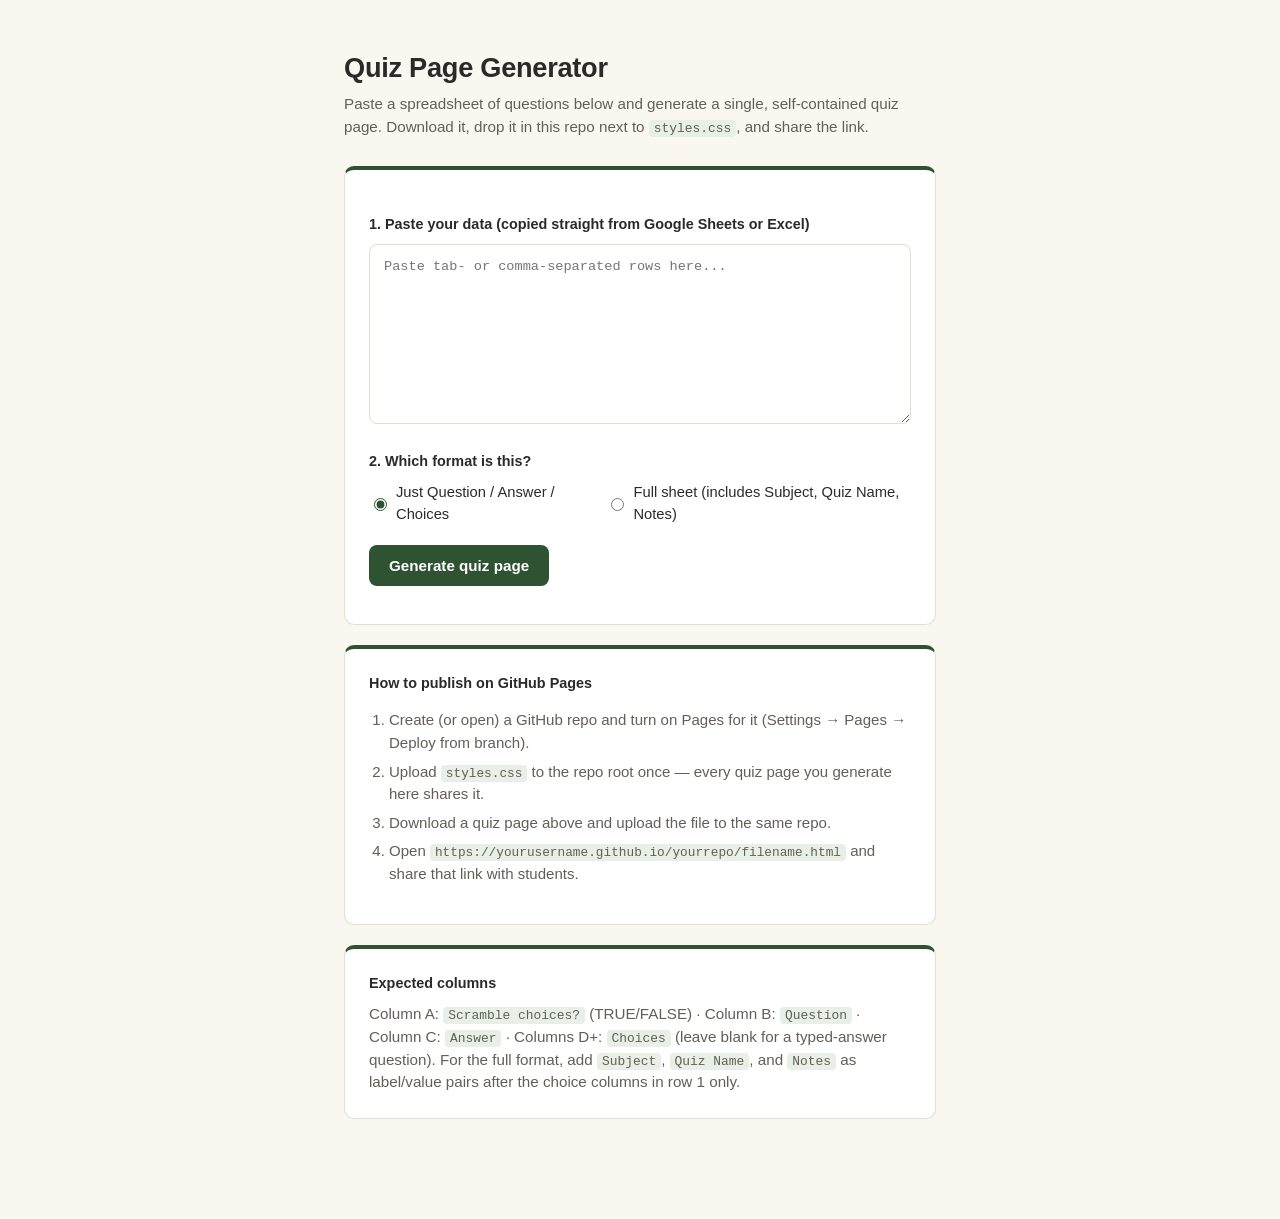
==== index.html @ 381ec758 "First commit from Claude https://claude.ai/share/19819938-7c63-401f-84e1-2ce94a795714" ====
<!DOCTYPE html>
<html lang="en">
<head>
<meta charset="UTF-8">
<meta name="viewport" content="width=device-width, initial-scale=1">
<title>Quiz Page Generator</title>
<link rel="stylesheet" href="./styles.css">
</head>
<body>
<div class="wrap">

  <h1>Quiz Page Generator</h1>
  <p class="notes">Paste a spreadsheet of questions below and generate a single, self-contained quiz page. Download it, drop it in this repo next to <code>styles.css</code>, and share the link.</p>

  <div class="card">
    <label class="field-label" for="csvInput">1. Paste your data (copied straight from Google Sheets or Excel)</label>
    <textarea id="csvInput" class="paste-in" placeholder="Paste tab- or comma-separated rows here..."></textarea>

    <label class="field-label">2. Which format is this?</label>
    <div class="radio-row">
      <label><input type="radio" name="mode" value="simple" checked> Just Question / Answer / Choices</label>
      <label><input type="radio" name="mode" value="full"> Full sheet (includes Subject, Quiz Name, Notes)</label>
    </div>

    <div class="btn-row" style="margin-top:20px;">
      <button class="btn-primary" id="generateBtn">Generate quiz page</button>
    </div>
    <p id="statusMsg" class="status-msg"></p>
  </div>

  <div class="card" id="outputCard" hidden>
    <label class="field-label" style="margin-top:0;">3. Your quiz page is ready</label>
    <p class="notes" style="margin-bottom:12px;">Suggested filename: <code id="filenameOut"></code></p>
    <div class="btn-row" style="margin-bottom:14px;">
      <button class="btn-primary" id="downloadBtn">Download HTML file</button>
      <button class="btn-secondary" id="copyBtn">Copy code</button>
      <button class="btn-secondary" id="previewBtn">Preview in new tab</button>
    </div>
    <textarea id="codeOut" class="code-out" readonly></textarea>
  </div>

  <div class="card">
    <label class="field-label" style="margin-top:0;">How to publish on GitHub Pages</label>
    <ol class="steps">
      <li>Create (or open) a GitHub repo and turn on Pages for it (Settings &rarr; Pages &rarr; Deploy from branch).</li>
      <li>Upload <code>styles.css</code> to the repo root once &mdash; every quiz page you generate here shares it.</li>
      <li>Download a quiz page above and upload the file to the same repo.</li>
      <li>Open <code>https://yourusername.github.io/yourrepo/filename.html</code> and share that link with students.</li>
    </ol>
  </div>

  <div class="card">
    <label class="field-label" style="margin-top:0;">Expected columns</label>
    <p class="notes" style="margin-bottom:0;">
      Column A: <code>Scramble choices?</code> (TRUE/FALSE) &middot;
      Column B: <code>Question</code> &middot;
      Column C: <code>Answer</code> &middot;
      Columns D+: <code>Choices</code> (leave blank for a typed-answer question).
      For the full format, add <code>Subject</code>, <code>Quiz Name</code>, and <code>Notes</code> as label/value pairs after the choice columns in row 1 only.
    </p>
  </div>

</div>

<script>
function detectDelimiter(text) {
  var firstLine = text.split(/\r?\n/)[0] || '';
  return firstLine.indexOf('\t') !== -1 ? '\t' : ',';
}

function parseSheet(raw, mode) {
  var delim = detectDelimiter(raw);
  var lines = raw.replace(/\r/g, '').split('\n').filter(function(l) { return l.trim() !== ''; });
  if (!lines.length) throw new Error('Paste some data first.');
  var rows = lines.map(function(l) { return l.split(delim); });
  var header = rows[0];

  var meta = { subject: '', quizName: 'Untitled Quiz', notes: '' };
  if (mode === 'full') {
    for (var i = 4; i < header.length; i += 2) {
      var label = (header[i] || '').trim().toLowerCase();
      var value = (header[i + 1] || '').trim();
      if (!label) continue;
      if (label.indexOf('subject') !== -1) meta.subject = value;
      else if (label.indexOf('quiz name') !== -1) meta.quizName = value || meta.quizName;
      else if (label.indexOf('note') !== -1) meta.notes = value;
    }
  }

  var dataRows = rows.slice(1);
  var questions = dataRows.map(function(r) {
    var scramble = (r[0] || '').trim().toUpperCase() === 'TRUE';
    var question = (r[1] || '').trim();
    var answer = (r[2] || '').trim();
    var choices = r.slice(3).map(function(c) { return (c || '').trim(); }).filter(function(c) { return c !== ''; });
    return { scramble: scramble, question: question, answer: answer, choices: choices };
  }).filter(function(q) { return q.question && q.answer; });

  if (!questions.length) throw new Error('No valid rows found. Check that Question and Answer columns are filled in.');
  return { meta: meta, questions: questions };
}

function slugify(s) {
  return (s || 'quiz').toLowerCase().replace(/[^a-z0-9]+/g, '-').replace(/(^-|-$)/g, '') || 'quiz';
}

function escForScript(jsonStr) {
  return jsonStr.replace(/<\/script/gi, '<\\/script');
}

function buildQuizHTML(meta, questions) {
  var slug = slugify(meta.quizName);
  var metaJson = escForScript(JSON.stringify({ slug: slug, quizName: meta.quizName, subject: meta.subject, notes: meta.notes }));
  var dataJson = escForScript(JSON.stringify(questions));

  var lines = [];
  lines.push('<!DOCTYPE html>');
  lines.push('<html lang="en">');
  lines.push('<head>');
  lines.push('<meta charset="UTF-8">');
  lines.push('<meta name="viewport" content="width=device-width, initial-scale=1">');
  lines.push('<title>' + (meta.quizName || 'Quiz') + '</title>');
  lines.push('<link rel="stylesheet" href="./styles.css">');
  lines.push('</head>');
  lines.push('<body>');
  lines.push('<div class="wrap">');
  lines.push('<h1>' + (meta.quizName || 'Quiz') + '</h1>');
  if (meta.subject) lines.push('<p class="subject">' + meta.subject + '</p>');
  if (meta.notes) lines.push('<p class="notes">' + meta.notes + '</p>');
  lines.push('<div class="toprow">');
  lines.push('<label class="toggle"><input type="checkbox" id="scrambleQuestions"> Scramble question order</label>');
  lines.push('</div>');
  lines.push('<div class="card" id="quizCard">');
  lines.push('<form id="quizForm"></form>');
  lines.push('<div class="btn-row"><button class="btn-primary" id="submitBtn">Submit</button></div>');
  lines.push('</div>');
  lines.push('<div class="card timer-panel" id="timerPanel" hidden>');
  lines.push('<p>Calculating your results in</p>');
  lines.push('<p class="timer-count" id="countdown">2:00</p>');
  lines.push('</div>');
  lines.push('<div class="card" id="resultsPanel" hidden>');
  lines.push('<p class="score-line" id="scoreLine"></p>');
  lines.push('<div class="btn-row">');
  lines.push('<button class="btn-primary" id="tryAgainBtn">Try again</button>');
  lines.push('<button class="btn-quiet" id="clearHistoryBtn">Clear history</button>');
  lines.push('</div>');
  lines.push('<div id="historyWrap" style="margin-top:16px;"></div>');
  lines.push('</div>');
  lines.push('</div>');
  lines.push('<script>');
  lines.push('var QUIZ_META = ' + metaJson + ';');
  lines.push('var QUIZ_DATA = ' + dataJson + ';');
  lines.push('var state = { order: [], submitted: false };');
  lines.push('function shuffle(arr){var a=arr.slice();for(var i=a.length-1;i>0;i--){var j=Math.floor(Math.random()*(i+1));var t=a[i];a[i]=a[j];a[j]=t;}return a;}');
  lines.push('function buildOrder(){var idx=QUIZ_DATA.map(function(q,i){return i;});var on=document.getElementById("scrambleQuestions").checked;return on?shuffle(idx):idx;}');
  lines.push('function render(){state.order=buildOrder();var form=document.getElementById("quizForm");form.innerHTML="";state.order.forEach(function(qi,n){var q=QUIZ_DATA[qi];var block=document.createElement("div");block.className="question";block.dataset.qi=qi;var qt=document.createElement("p");qt.className="qtext";qt.textContent=(n+1)+". "+q.question;block.appendChild(qt);if(q.choices&&q.choices.length){var list=document.createElement("div");list.className="choice-list";var choices=q.scramble?shuffle(q.choices):q.choices.slice();choices.forEach(function(c){var label=document.createElement("label");label.className="choice";var input=document.createElement("input");input.type="radio";input.name="q"+qi;input.value=c;label.appendChild(input);var span=document.createElement("span");span.textContent=c;label.appendChild(span);list.appendChild(label);});block.appendChild(list);}else{var inp=document.createElement("input");inp.type="text";inp.className="text-input";inp.name="q"+qi;inp.placeholder="Type your answer";block.appendChild(inp);}form.appendChild(block);});}');
  lines.push('function grade(){var correct=0;state.order.forEach(function(qi){var q=QUIZ_DATA[qi];var block=document.querySelector(\'.question[data-qi="\'+qi+\'"]\');var isRight=false;if(q.choices&&q.choices.length){var checked=block.querySelector(\'input[type="radio"]:checked\');var val=checked?checked.value:"";isRight=val.trim().toLowerCase()===q.answer.trim().toLowerCase();block.querySelectorAll(".choice").forEach(function(lbl){var inp=lbl.querySelector("input");inp.disabled=true;if(inp.value.trim().toLowerCase()===q.answer.trim().toLowerCase()){lbl.classList.add("correct");}else if(inp.checked){lbl.classList.add("wrong");}});}else{var field=block.querySelector(".text-input");var v=field.value||"";isRight=v.trim().toLowerCase()===q.answer.trim().toLowerCase();field.disabled=true;field.classList.add(isRight?"correct":"wrong");var note=document.createElement("p");note.className="answer-note";note.textContent="Correct answer: "+q.answer;field.insertAdjacentElement("afterend",note);}if(isRight)correct++;});return{correct:correct,total:state.order.length};}');
  lines.push('function fmtTime(s){var m=Math.floor(s/60);var sec=s%60;return m+":"+(sec<10?"0":"")+sec;}');
  lines.push('function startTimerThenReveal(result){var timerPanel=document.getElementById("timerPanel");timerPanel.hidden=false;var seconds=120;var countEl=document.getElementById("countdown");countEl.textContent=fmtTime(seconds);var iv=setInterval(function(){seconds--;countEl.textContent=fmtTime(seconds);if(seconds<=0){clearInterval(iv);timerPanel.hidden=true;reveal(result);}},1000);}');
  lines.push('function historyKey(){return "quizHistory_"+QUIZ_META.slug;}');
  lines.push('function loadHistory(){try{return JSON.parse(localStorage.getItem(historyKey())||"[]");}catch(e){return [];}}');
  lines.push('function saveAttempt(result){var hist=loadHistory();hist.push({date:new Date().toLocaleString(),score:result.correct,total:result.total});localStorage.setItem(historyKey(),JSON.stringify(hist));return hist;}');
  lines.push('function renderHistory(hist){var wrap=document.getElementById("historyWrap");if(!hist.length){wrap.innerHTML=\'<p class="answer-note">No previous attempts yet.</p>\';return;}var rows=hist.slice().reverse().map(function(h){return "<tr><td>"+h.date+"</td><td>"+h.score+" / "+h.total+"</td></tr>";}).join("");wrap.innerHTML=\'<table class="history"><thead><tr><th>When</th><th>Score</th></tr></thead><tbody>\'+rows+"</tbody></table>";}');
  lines.push('function reveal(result){var hist=saveAttempt(result);var panel=document.getElementById("resultsPanel");panel.hidden=false;var pct=Math.round((result.correct/result.total)*100);var line=document.getElementById("scoreLine");line.textContent="Score: "+result.correct+" / "+result.total+" ("+pct+"%)";line.className="score-line "+(pct>=70?"pass":"fail");renderHistory(hist);}');
  lines.push('document.getElementById("submitBtn").addEventListener("click",function(e){e.preventDefault();if(state.submitted)return;state.submitted=true;document.getElementById("submitBtn").disabled=true;var result=grade();startTimerThenReveal(result);});');
  lines.push('document.getElementById("tryAgainBtn").addEventListener("click",function(){state.submitted=false;document.getElementById("submitBtn").disabled=false;document.getElementById("resultsPanel").hidden=true;render();});');
  lines.push('document.getElementById("clearHistoryBtn").addEventListener("click",function(){if(confirm("Clear all saved history for this quiz? This cannot be undone.")){localStorage.removeItem(historyKey());renderHistory([]);}});');
  lines.push('render();renderHistory(loadHistory());');
  lines.push('<' + '/script>');
  lines.push('</body>');
  lines.push('</html>');
  return { html: lines.join('\n'), filename: slug + '.html' };
}

var lastResult = null;

document.getElementById('generateBtn').addEventListener('click', function() {
  var statusEl = document.getElementById('statusMsg');
  statusEl.textContent = '';
  statusEl.className = 'status-msg';
  try {
    var raw = document.getElementById('csvInput').value;
    var mode = document.querySelector('input[name="mode"]:checked').value;
    var parsed = parseSheet(raw, mode);
    lastResult = buildQuizHTML(parsed.meta, parsed.questions);
    document.getElementById('codeOut').value = lastResult.html;
    document.getElementById('filenameOut').textContent = lastResult.filename;
    document.getElementById('outputCard').hidden = false;
    statusEl.textContent = 'Generated ' + parsed.questions.length + ' question(s).';
    statusEl.classList.add('ok');
  } catch (err) {
    statusEl.textContent = err.message;
    statusEl.classList.add('error');
    document.getElementById('outputCard').hidden = true;
  }
});

document.getElementById('downloadBtn').addEventListener('click', function() {
  if (!lastResult) return;
  var blob = new Blob([lastResult.html], { type: 'text/html' });
  var url = URL.createObjectURL(blob);
  var a = document.createElement('a');
  a.href = url;
  a.download = lastResult.filename;
  document.body.appendChild(a);
  a.click();
  document.body.removeChild(a);
  URL.revokeObjectURL(url);
});

document.getElementById('copyBtn').addEventListener('click', function() {
  if (!lastResult) return;
  navigator.clipboard.writeText(lastResult.html).then(function() {
    var statusEl = document.getElementById('statusMsg');
    statusEl.textContent = 'Code copied to clipboard.';
    statusEl.className = 'status-msg ok';
  });
});

document.getElementById('previewBtn').addEventListener('click', function() {
  if (!lastResult) return;
  var blob = new Blob([lastResult.html], { type: 'text/html' });
  var url = URL.createObjectURL(blob);
  window.open(url, '_blank');
});
</script>
</body>
</html>
---- styles.css ----
/* Shared styles — upload this once to your repo root.
   Every generated quiz page links to "./styles.css" so they all match,
   and you can restyle every quiz at once by editing this file. */

:root {
  --paper: #faf7f0;
  --card: #ffffff;
  --ink: #2b2a28;
  --ink-soft: #635f57;
  --line: #e4ddd0;
  --accent: #2f5233;
  --accent-soft: #e7efe6;
  --chalk: #c98a2c;
  --correct: #3c6e47;
  --correct-bg: #e9f3ea;
  --wrong: #a8433f;
  --wrong-bg: #f7e9e8;
  --radius: 10px;
  --font: -apple-system, BlinkMacSystemFont, "Segoe UI", Roboto, Helvetica, Arial, sans-serif;
  --mono: "SFMono-Regular", Consolas, "Liberation Mono", Menlo, monospace;
}

* { box-sizing: border-box; }

body {
  margin: 0;
  font-family: var(--font);
  background: var(--paper);
  color: var(--ink);
  line-height: 1.5;
  -webkit-font-smoothing: antialiased;
}

.wrap {
  max-width: 640px;
  margin: 0 auto;
  padding: 48px 24px 80px;
}

h1 {
  font-size: 1.7rem;
  margin: 0 0 4px;
  letter-spacing: -0.01em;
}

.subject {
  color: var(--accent);
  font-weight: 600;
  margin: 0 0 2px;
}

.notes {
  color: var(--ink-soft);
  font-size: 0.95rem;
  margin: 0 0 28px;
}

.card {
  background: var(--card);
  border: 1px solid var(--line);
  border-top: 4px solid var(--accent);
  border-radius: var(--radius);
  padding: 24px;
  margin-bottom: 20px;
}

.toprow {
  display: flex;
  align-items: center;
  justify-content: space-between;
  gap: 12px;
  margin-bottom: 20px;
}

.toggle {
  display: inline-flex;
  align-items: center;
  gap: 8px;
  font-size: 0.92rem;
  color: var(--ink-soft);
  cursor: pointer;
  user-select: none;
}

.toggle input { width: 16px; height: 16px; accent-color: var(--accent); }

.question {
  padding: 18px 0;
  border-bottom: 1px solid var(--line);
}
.question:last-child { border-bottom: none; }

.qtext {
  font-weight: 600;
  margin: 0 0 12px;
}

.choice-list { display: flex; flex-direction: column; gap: 8px; }

.choice {
  display: flex;
  align-items: center;
  gap: 10px;
  padding: 10px 12px;
  border: 1px solid var(--line);
  border-radius: 8px;
  cursor: pointer;
  font-size: 0.96rem;
}
.choice:hover { border-color: var(--accent); }
.choice input { accent-color: var(--accent); }

.choice.correct { border-color: var(--correct); background: var(--correct-bg); }
.choice.wrong { border-color: var(--wrong); background: var(--wrong-bg); }

.text-input {
  width: 100%;
  padding: 10px 12px;
  border: 1px solid var(--line);
  border-radius: 8px;
  font-size: 0.96rem;
  font-family: var(--font);
}
.text-input.correct { border-color: var(--correct); background: var(--correct-bg); }
.text-input.wrong { border-color: var(--wrong); background: var(--wrong-bg); }

.answer-note {
  font-size: 0.85rem;
  color: var(--ink-soft);
  margin-top: 6px;
}

button {
  font-family: var(--font);
  font-size: 0.95rem;
  font-weight: 600;
  border: none;
  border-radius: 8px;
  padding: 12px 20px;
  cursor: pointer;
}

.btn-primary { background: var(--accent); color: #fff; }
.btn-primary:hover { background: #244228; }
.btn-primary:disabled { background: #a9b8ab; cursor: not-allowed; }

.btn-secondary { background: var(--accent-soft); color: var(--accent); }
.btn-secondary:hover { background: #d9e6d8; }

.btn-quiet {
  background: none;
  color: var(--ink-soft);
  text-decoration: underline;
  padding: 6px 0;
  font-weight: 500;
}

.btn-row { display: flex; gap: 12px; flex-wrap: wrap; margin-top: 8px; }

.timer-panel { text-align: center; padding: 40px 0; }
.timer-count {
  font-family: var(--mono);
  font-size: 2.4rem;
  color: var(--accent);
  margin: 12px 0 4px;
}

.score-line { font-size: 1.3rem; font-weight: 700; margin: 0 0 4px; }
.score-line.pass { color: var(--correct); }
.score-line.fail { color: var(--wrong); }

table.history { width: 100%; border-collapse: collapse; margin-top: 12px; font-size: 0.9rem; }
table.history th, table.history td {
  text-align: left;
  padding: 8px 6px;
  border-bottom: 1px solid var(--line);
  color: var(--ink-soft);
}
table.history th { font-weight: 600; color: var(--ink); }

textarea.code-out {
  width: 100%;
  min-height: 260px;
  font-family: var(--mono);
  font-size: 0.8rem;
  padding: 14px;
  border: 1px solid var(--line);
  border-radius: 8px;
  background: #fbfaf6;
  white-space: pre;
}

textarea.paste-in {
  width: 100%;
  min-height: 180px;
  font-family: var(--mono);
  font-size: 0.85rem;
  padding: 14px;
  border: 1px solid var(--line);
  border-radius: 8px;
}

.field-label {
  display: block;
  font-weight: 600;
  font-size: 0.9rem;
  margin: 20px 0 8px;
}

.radio-row { display: flex; gap: 20px; }
.radio-row label { display: flex; align-items: center; gap: 6px; font-size: 0.92rem; cursor: pointer; }
.radio-row input { accent-color: var(--accent); }

.status-msg { font-size: 0.88rem; margin-top: 10px; }
.status-msg.error { color: var(--wrong); }
.status-msg.ok { color: var(--correct); }

.steps { padding-left: 20px; color: var(--ink-soft); font-size: 0.94rem; }
.steps li { margin-bottom: 6px; }

code {
  background: var(--accent-soft);
  padding: 1px 5px;
  border-radius: 4px;
  font-family: var(--mono);
  font-size: 0.85em;
}

@media (prefers-reduced-motion: no-preference) {
  .card { transition: border-color 0.15s ease; }
}
---- styles.css ----
/* Shared styles — upload this once to your repo root.
   Every generated quiz page links to "./styles.css" so they all match,
   and you can restyle every quiz at once by editing this file. */

:root {
  --paper: #faf7f0;
  --card: #ffffff;
  --ink: #2b2a28;
  --ink-soft: #635f57;
  --line: #e4ddd0;
  --accent: #2f5233;
  --accent-soft: #e7efe6;
  --chalk: #c98a2c;
  --correct: #3c6e47;
  --correct-bg: #e9f3ea;
  --wrong: #a8433f;
  --wrong-bg: #f7e9e8;
  --radius: 10px;
  --font: -apple-system, BlinkMacSystemFont, "Segoe UI", Roboto, Helvetica, Arial, sans-serif;
  --mono: "SFMono-Regular", Consolas, "Liberation Mono", Menlo, monospace;
}

* { box-sizing: border-box; }

body {
  margin: 0;
  font-family: var(--font);
  background: var(--paper);
  color: var(--ink);
  line-height: 1.5;
  -webkit-font-smoothing: antialiased;
}

.wrap {
  max-width: 640px;
  margin: 0 auto;
  padding: 48px 24px 80px;
}

h1 {
  font-size: 1.7rem;
  margin: 0 0 4px;
  letter-spacing: -0.01em;
}

.subject {
  color: var(--accent);
  font-weight: 600;
  margin: 0 0 2px;
}

.notes {
  color: var(--ink-soft);
  font-size: 0.95rem;
  margin: 0 0 28px;
}

.card {
  background: var(--card);
  border: 1px solid var(--line);
  border-top: 4px solid var(--accent);
  border-radius: var(--radius);
  padding: 24px;
  margin-bottom: 20px;
}

.toprow {
  display: flex;
  align-items: center;
  justify-content: space-between;
  gap: 12px;
  margin-bottom: 20px;
}

.toggle {
  display: inline-flex;
  align-items: center;
  gap: 8px;
  font-size: 0.92rem;
  color: var(--ink-soft);
  cursor: pointer;
  user-select: none;
}

.toggle input { width: 16px; height: 16px; accent-color: var(--accent); }

.question {
  padding: 18px 0;
  border-bottom: 1px solid var(--line);
}
.question:last-child { border-bottom: none; }

.qtext {
  font-weight: 600;
  margin: 0 0 12px;
}

.choice-list { display: flex; flex-direction: column; gap: 8px; }

.choice {
  display: flex;
  align-items: center;
  gap: 10px;
  padding: 10px 12px;
  border: 1px solid var(--line);
  border-radius: 8px;
  cursor: pointer;
  font-size: 0.96rem;
}
.choice:hover { border-color: var(--accent); }
.choice input { accent-color: var(--accent); }

.choice.correct { border-color: var(--correct); background: var(--correct-bg); }
.choice.wrong { border-color: var(--wrong); background: var(--wrong-bg); }

.text-input {
  width: 100%;
  padding: 10px 12px;
  border: 1px solid var(--line);
  border-radius: 8px;
  font-size: 0.96rem;
  font-family: var(--font);
}
.text-input.correct { border-color: var(--correct); background: var(--correct-bg); }
.text-input.wrong { border-color: var(--wrong); background: var(--wrong-bg); }

.answer-note {
  font-size: 0.85rem;
  color: var(--ink-soft);
  margin-top: 6px;
}

button {
  font-family: var(--font);
  font-size: 0.95rem;
  font-weight: 600;
  border: none;
  border-radius: 8px;
  padding: 12px 20px;
  cursor: pointer;
}

.btn-primary { background: var(--accent); color: #fff; }
.btn-primary:hover { background: #244228; }
.btn-primary:disabled { background: #a9b8ab; cursor: not-allowed; }

.btn-secondary { background: var(--accent-soft); color: var(--accent); }
.btn-secondary:hover { background: #d9e6d8; }

.btn-quiet {
  background: none;
  color: var(--ink-soft);
  text-decoration: underline;
  padding: 6px 0;
  font-weight: 500;
}

.btn-row { display: flex; gap: 12px; flex-wrap: wrap; margin-top: 8px; }

.timer-panel { text-align: center; padding: 40px 0; }
.timer-count {
  font-family: var(--mono);
  font-size: 2.4rem;
  color: var(--accent);
  margin: 12px 0 4px;
}

.score-line { font-size: 1.3rem; font-weight: 700; margin: 0 0 4px; }
.score-line.pass { color: var(--correct); }
.score-line.fail { color: var(--wrong); }

table.history { width: 100%; border-collapse: collapse; margin-top: 12px; font-size: 0.9rem; }
table.history th, table.history td {
  text-align: left;
  padding: 8px 6px;
  border-bottom: 1px solid var(--line);
  color: var(--ink-soft);
}
table.history th { font-weight: 600; color: var(--ink); }

textarea.code-out {
  width: 100%;
  min-height: 260px;
  font-family: var(--mono);
  font-size: 0.8rem;
  padding: 14px;
  border: 1px solid var(--line);
  border-radius: 8px;
  background: #fbfaf6;
  white-space: pre;
}

textarea.paste-in {
  width: 100%;
  min-height: 180px;
  font-family: var(--mono);
  font-size: 0.85rem;
  padding: 14px;
  border: 1px solid var(--line);
  border-radius: 8px;
}

.field-label {
  display: block;
  font-weight: 600;
  font-size: 0.9rem;
  margin: 20px 0 8px;
}

.radio-row { display: flex; gap: 20px; }
.radio-row label { display: flex; align-items: center; gap: 6px; font-size: 0.92rem; cursor: pointer; }
.radio-row input { accent-color: var(--accent); }

.status-msg { font-size: 0.88rem; margin-top: 10px; }
.status-msg.error { color: var(--wrong); }
.status-msg.ok { color: var(--correct); }

.steps { padding-left: 20px; color: var(--ink-soft); font-size: 0.94rem; }
.steps li { margin-bottom: 6px; }

code {
  background: var(--accent-soft);
  padding: 1px 5px;
  border-radius: 4px;
  font-family: var(--mono);
  font-size: 0.85em;
}

@media (prefers-reduced-motion: no-preference) {
  .card { transition: border-color 0.15s ease; }
}
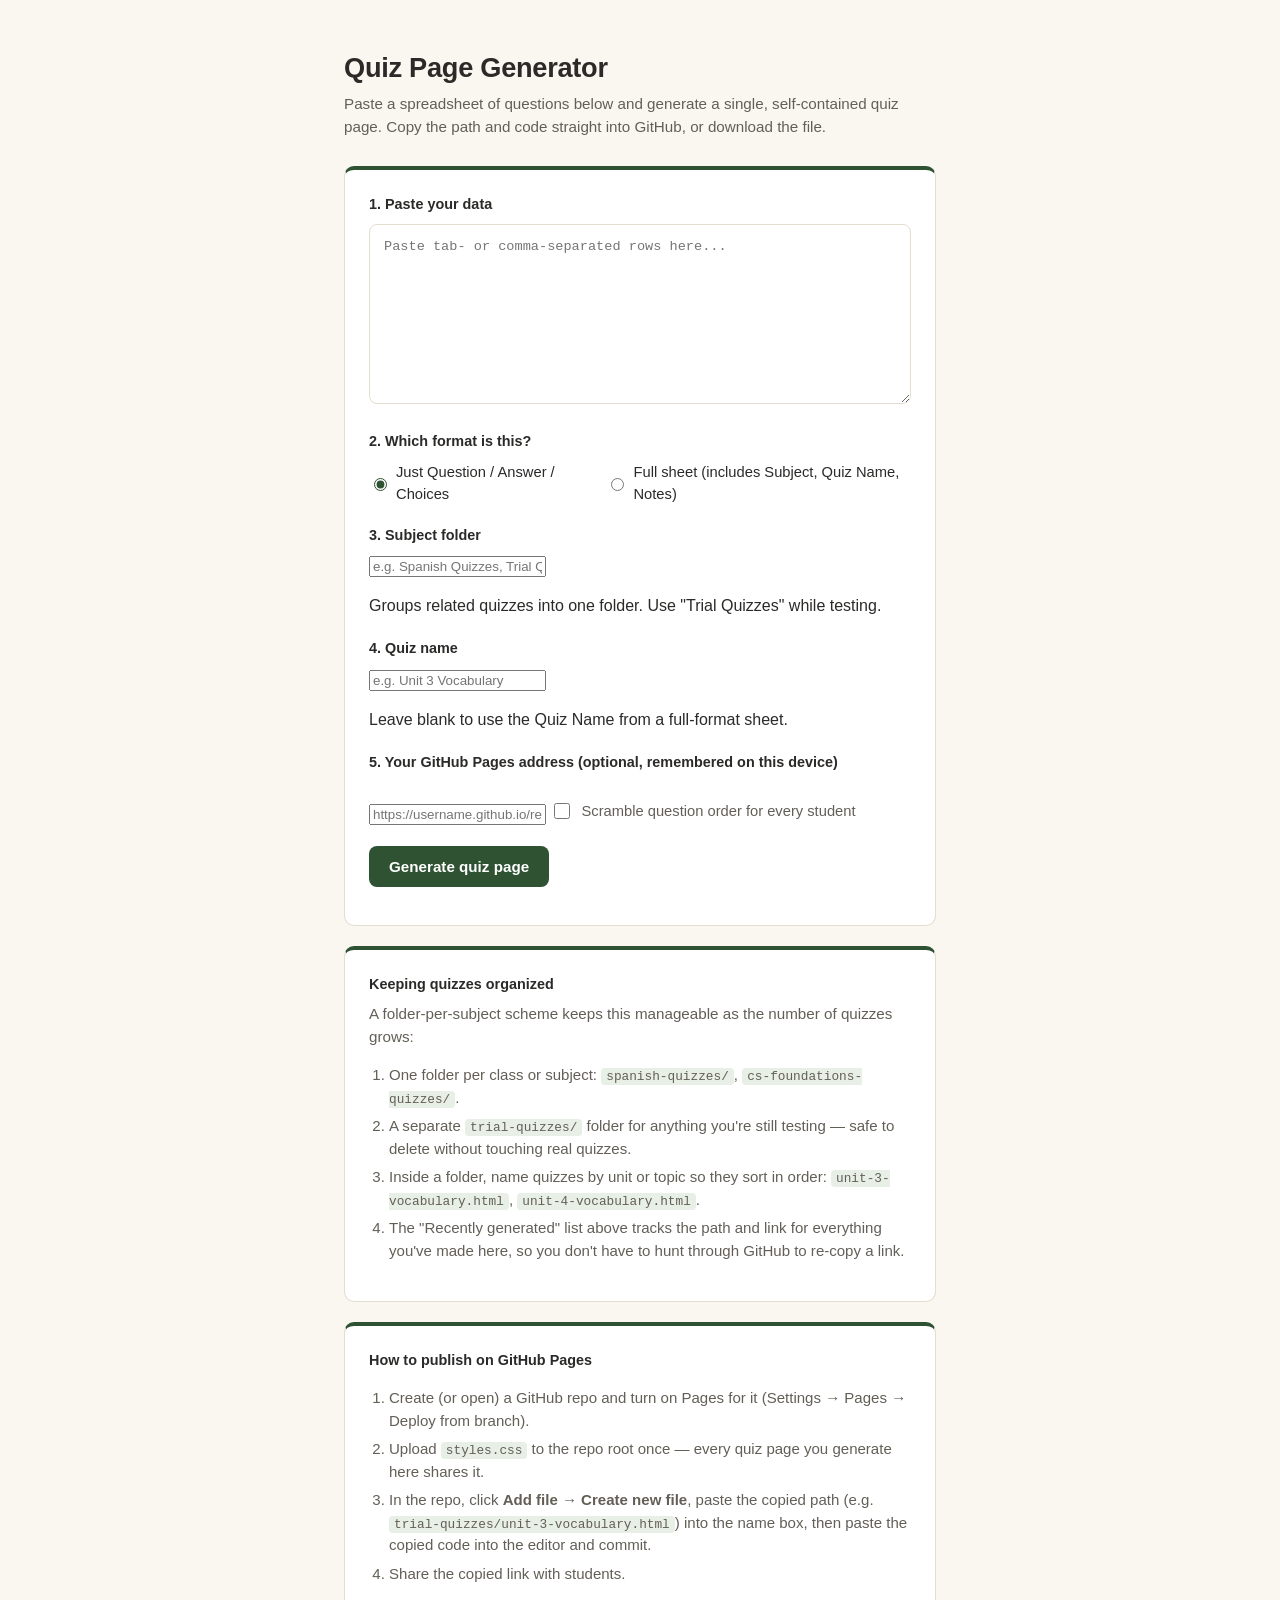
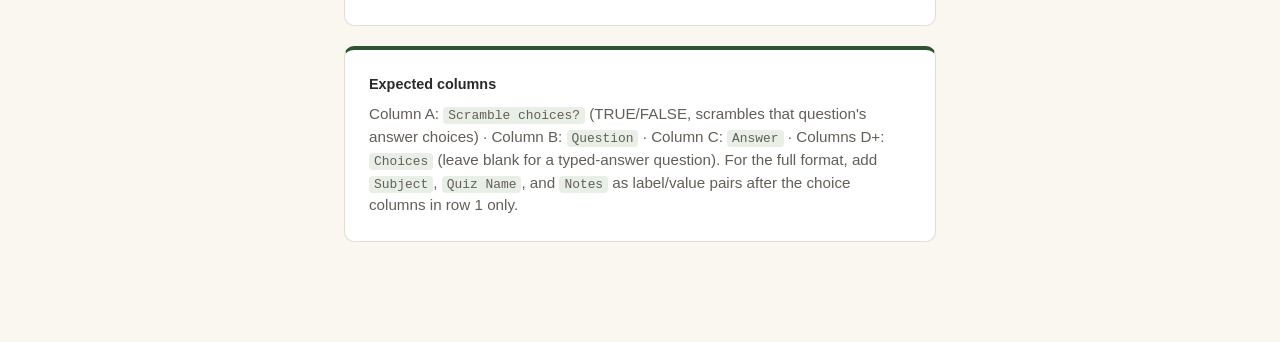
==== commit 377970f3: "Update index.html" ====
--- a/index.html
+++ b/index.html
@@ -10,10 +10,10 @@
 <div class="wrap">
 
   <h1>Quiz Page Generator</h1>
-  <p class="notes">Paste a spreadsheet of questions below and generate a single, self-contained quiz page. Download it, drop it in this repo next to <code>styles.css</code>, and share the link.</p>
+  <p class="notes">Paste a spreadsheet of questions below and generate a single, self-contained quiz page. Copy the path and code straight into GitHub, or download the file.</p>
 
   <div class="card">
-    <label class="field-label" for="csvInput">1. Paste your data (copied straight from Google Sheets or Excel)</label>
+    <label class="field-label" style="margin-top:0;" for="csvInput">1. Paste your data</label>
     <textarea id="csvInput" class="paste-in" placeholder="Paste tab- or comma-separated rows here..."></textarea>
 
     <label class="field-label">2. Which format is this?</label>
@@ -22,6 +22,26 @@
       <label><input type="radio" name="mode" value="full"> Full sheet (includes Subject, Quiz Name, Notes)</label>
     </div>
 
+    <div class="two-col">
+      <div>
+        <label class="field-label" for="folderInput">3. Subject folder</label>
+        <input type="text" id="folderInput" class="plain-input" placeholder="e.g. Spanish Quizzes, Trial Quizzes">
+        <p class="hint">Groups related quizzes into one folder. Use "Trial Quizzes" while testing.</p>
+      </div>
+      <div>
+        <label class="field-label" for="nameInput">4. Quiz name</label>
+        <input type="text" id="nameInput" class="plain-input" placeholder="e.g. Unit 3 Vocabulary">
+        <p class="hint">Leave blank to use the Quiz Name from a full-format sheet.</p>
+      </div>
+    </div>
+
+    <label class="field-label" for="baseUrlInput">5. Your GitHub Pages address (optional, remembered on this device)</label>
+    <input type="text" id="baseUrlInput" class="plain-input" placeholder="https://username.github.io/reponame">
+
+    <label class="toggle" style="margin-top:18px;">
+      <input type="checkbox" id="scrambleOrderInput"> Scramble question order for every student
+    </label>
+
     <div class="btn-row" style="margin-top:20px;">
       <button class="btn-primary" id="generateBtn">Generate quiz page</button>
     </div>
@@ -29,14 +49,45 @@
   </div>
 
   <div class="card" id="outputCard" hidden>
-    <label class="field-label" style="margin-top:0;">3. Your quiz page is ready</label>
-    <p class="notes" style="margin-bottom:12px;">Suggested filename: <code id="filenameOut"></code></p>
+    <label class="field-label" style="margin-top:0;">Your quiz page is ready</label>
+
+    <label class="field-label">File path (paste this into GitHub's "Create new file" name box — it will make the folder for you)</label>
+    <div class="copy-row">
+      <input type="text" id="pathOut" readonly>
+      <button class="btn-secondary" id="copyPathBtn">Copy path</button>
+    </div>
+
+    <label class="field-label">Shareable link (for your LMS, email, etc.)</label>
+    <div class="copy-row">
+      <input type="text" id="linkOut" readonly>
+      <button class="btn-secondary" id="copyLinkBtn">Copy link</button>
+    </div>
+
+    <label class="field-label">Code</label>
     <div class="btn-row" style="margin-bottom:14px;">
       <button class="btn-primary" id="downloadBtn">Download HTML file</button>
       <button class="btn-secondary" id="copyBtn">Copy code</button>
       <button class="btn-secondary" id="previewBtn">Preview in new tab</button>
+      <button class="btn-secondary" id="previewPerfectBtn">Preview perfect quiz</button>
+      <button class="btn-secondary" id="previewRandomBtn">Preview random answered quiz</button>
     </div>
     <textarea id="codeOut" class="code-out" readonly></textarea>
+  </div>
+
+  <div class="card" id="catalogCard" hidden>
+    <label class="field-label" style="margin-top:0;">Recently generated on this device</label>
+    <div id="catalogWrap"></div>
+  </div>
+
+  <div class="card">
+    <label class="field-label" style="margin-top:0;">Keeping quizzes organized</label>
+    <p class="notes" style="margin-bottom:8px;">A folder-per-subject scheme keeps this manageable as the number of quizzes grows:</p>
+    <ol class="steps">
+      <li>One folder per class or subject: <code>spanish-quizzes/</code>, <code>cs-foundations-quizzes/</code>.</li>
+      <li>A separate <code>trial-quizzes/</code> folder for anything you're still testing — safe to delete without touching real quizzes.</li>
+      <li>Inside a folder, name quizzes by unit or topic so they sort in order: <code>unit-3-vocabulary.html</code>, <code>unit-4-vocabulary.html</code>.</li>
+      <li>The "Recently generated" list above tracks the path and link for everything you've made here, so you don't have to hunt through GitHub to re-copy a link.</li>
+    </ol>
   </div>
 
   <div class="card">
@@ -44,15 +95,15 @@
     <ol class="steps">
       <li>Create (or open) a GitHub repo and turn on Pages for it (Settings &rarr; Pages &rarr; Deploy from branch).</li>
       <li>Upload <code>styles.css</code> to the repo root once &mdash; every quiz page you generate here shares it.</li>
-      <li>Download a quiz page above and upload the file to the same repo.</li>
-      <li>Open <code>https://yourusername.github.io/yourrepo/filename.html</code> and share that link with students.</li>
+      <li>In the repo, click <strong>Add file &rarr; Create new file</strong>, paste the copied path (e.g. <code>trial-quizzes/unit-3-vocabulary.html</code>) into the name box, then paste the copied code into the editor and commit.</li>
+      <li>Share the copied link with students.</li>
     </ol>
   </div>
 
   <div class="card">
     <label class="field-label" style="margin-top:0;">Expected columns</label>
     <p class="notes" style="margin-bottom:0;">
-      Column A: <code>Scramble choices?</code> (TRUE/FALSE) &middot;
+      Column A: <code>Scramble choices?</code> (TRUE/FALSE, scrambles that question's answer choices) &middot;
       Column B: <code>Question</code> &middot;
       Column C: <code>Answer</code> &middot;
       Columns D+: <code>Choices</code> (leave blank for a typed-answer question).
@@ -75,14 +126,14 @@
   var rows = lines.map(function(l) { return l.split(delim); });
   var header = rows[0];
 
-  var meta = { subject: '', quizName: 'Untitled Quiz', notes: '' };
+  var meta = { subject: '', quizName: '', notes: '' };
   if (mode === 'full') {
     for (var i = 4; i < header.length; i += 2) {
       var label = (header[i] || '').trim().toLowerCase();
       var value = (header[i + 1] || '').trim();
       if (!label) continue;
       if (label.indexOf('subject') !== -1) meta.subject = value;
-      else if (label.indexOf('quiz name') !== -1) meta.quizName = value || meta.quizName;
+      else if (label.indexOf('quiz name') !== -1) meta.quizName = value;
       else if (label.indexOf('note') !== -1) meta.notes = value;
     }
   }
@@ -101,16 +152,17 @@
 }
 
 function slugify(s) {
-  return (s || 'quiz').toLowerCase().replace(/[^a-z0-9]+/g, '-').replace(/(^-|-$)/g, '') || 'quiz';
+  return (s || '').toLowerCase().replace(/[^a-z0-9]+/g, '-').replace(/(^-|-$)/g, '');
 }
 
 function escForScript(jsonStr) {
   return jsonStr.replace(/<\/script/gi, '<\\/script');
 }
 
-function buildQuizHTML(meta, questions) {
-  var slug = slugify(meta.quizName);
-  var metaJson = escForScript(JSON.stringify({ slug: slug, quizName: meta.quizName, subject: meta.subject, notes: meta.notes }));
+function buildQuizHTML(meta, questions, scrambleOrder) {
+  var metaJson = escForScript(JSON.stringify({
+    slug: meta.slug, quizName: meta.quizName, subject: meta.subject, notes: meta.notes, scrambleOrder: !!scrambleOrder
+  }));
   var dataJson = escForScript(JSON.stringify(questions));
 
   var lines = [];
@@ -120,16 +172,13 @@
   lines.push('<meta charset="UTF-8">');
   lines.push('<meta name="viewport" content="width=device-width, initial-scale=1">');
   lines.push('<title>' + (meta.quizName || 'Quiz') + '</title>');
-  lines.push('<link rel="stylesheet" href="./styles.css">');
+  lines.push('<link rel="stylesheet" href="../styles.css">');
   lines.push('</head>');
   lines.push('<body>');
   lines.push('<div class="wrap">');
   lines.push('<h1>' + (meta.quizName || 'Quiz') + '</h1>');
   if (meta.subject) lines.push('<p class="subject">' + meta.subject + '</p>');
   if (meta.notes) lines.push('<p class="notes">' + meta.notes + '</p>');
-  lines.push('<div class="toprow">');
-  lines.push('<label class="toggle"><input type="checkbox" id="scrambleQuestions"> Scramble question order</label>');
-  lines.push('</div>');
   lines.push('<div class="card" id="quizCard">');
   lines.push('<form id="quizForm"></form>');
   lines.push('<div class="btn-row"><button class="btn-primary" id="submitBtn">Submit</button></div>');
@@ -152,11 +201,11 @@
   lines.push('var QUIZ_DATA = ' + dataJson + ';');
   lines.push('var state = { order: [], submitted: false };');
   lines.push('function shuffle(arr){var a=arr.slice();for(var i=a.length-1;i>0;i--){var j=Math.floor(Math.random()*(i+1));var t=a[i];a[i]=a[j];a[j]=t;}return a;}');
-  lines.push('function buildOrder(){var idx=QUIZ_DATA.map(function(q,i){return i;});var on=document.getElementById("scrambleQuestions").checked;return on?shuffle(idx):idx;}');
+  lines.push('function buildOrder(){var idx=QUIZ_DATA.map(function(q,i){return i;});return QUIZ_META.scrambleOrder?shuffle(idx):idx;}');
   lines.push('function render(){state.order=buildOrder();var form=document.getElementById("quizForm");form.innerHTML="";state.order.forEach(function(qi,n){var q=QUIZ_DATA[qi];var block=document.createElement("div");block.className="question";block.dataset.qi=qi;var qt=document.createElement("p");qt.className="qtext";qt.textContent=(n+1)+". "+q.question;block.appendChild(qt);if(q.choices&&q.choices.length){var list=document.createElement("div");list.className="choice-list";var choices=q.scramble?shuffle(q.choices):q.choices.slice();choices.forEach(function(c){var label=document.createElement("label");label.className="choice";var input=document.createElement("input");input.type="radio";input.name="q"+qi;input.value=c;label.appendChild(input);var span=document.createElement("span");span.textContent=c;label.appendChild(span);list.appendChild(label);});block.appendChild(list);}else{var inp=document.createElement("input");inp.type="text";inp.className="text-input";inp.name="q"+qi;inp.placeholder="Type your answer";block.appendChild(inp);}form.appendChild(block);});}');
   lines.push('function grade(){var correct=0;state.order.forEach(function(qi){var q=QUIZ_DATA[qi];var block=document.querySelector(\'.question[data-qi="\'+qi+\'"]\');var isRight=false;if(q.choices&&q.choices.length){var checked=block.querySelector(\'input[type="radio"]:checked\');var val=checked?checked.value:"";isRight=val.trim().toLowerCase()===q.answer.trim().toLowerCase();block.querySelectorAll(".choice").forEach(function(lbl){var inp=lbl.querySelector("input");inp.disabled=true;if(inp.value.trim().toLowerCase()===q.answer.trim().toLowerCase()){lbl.classList.add("correct");}else if(inp.checked){lbl.classList.add("wrong");}});}else{var field=block.querySelector(".text-input");var v=field.value||"";isRight=v.trim().toLowerCase()===q.answer.trim().toLowerCase();field.disabled=true;field.classList.add(isRight?"correct":"wrong");var note=document.createElement("p");note.className="answer-note";note.textContent="Correct answer: "+q.answer;field.insertAdjacentElement("afterend",note);}if(isRight)correct++;});return{correct:correct,total:state.order.length};}');
   lines.push('function fmtTime(s){var m=Math.floor(s/60);var sec=s%60;return m+":"+(sec<10?"0":"")+sec;}');
-  lines.push('function startTimerThenReveal(result){var timerPanel=document.getElementById("timerPanel");timerPanel.hidden=false;var seconds=120;var countEl=document.getElementById("countdown");countEl.textContent=fmtTime(seconds);var iv=setInterval(function(){seconds--;countEl.textContent=fmtTime(seconds);if(seconds<=0){clearInterval(iv);timerPanel.hidden=true;reveal(result);}},1000);}');
+  lines.push('function startTimerThenReveal(result){var timerPanel=document.getElementById("timerPanel");timerPanel.hidden=false;var seconds=window.__QUIZ_DEBUG_SECONDS__||120;var countEl=document.getElementById("countdown");countEl.textContent=fmtTime(seconds);var iv=setInterval(function(){seconds--;countEl.textContent=fmtTime(seconds);if(seconds<=0){clearInterval(iv);timerPanel.hidden=true;reveal(result);}},1000);}');
   lines.push('function historyKey(){return "quizHistory_"+QUIZ_META.slug;}');
   lines.push('function loadHistory(){try{return JSON.parse(localStorage.getItem(historyKey())||"[]");}catch(e){return [];}}');
   lines.push('function saveAttempt(result){var hist=loadHistory();hist.push({date:new Date().toLocaleString(),score:result.correct,total:result.total});localStorage.setItem(historyKey(),JSON.stringify(hist));return hist;}');
@@ -169,10 +218,65 @@
   lines.push('<' + '/script>');
   lines.push('</body>');
   lines.push('</html>');
-  return { html: lines.join('\n'), filename: slug + '.html' };
-}
-
-var lastResult = null;
+  return lines.join('\n');
+}
+
+// Builds a debug copy: auto-fills every answer (correct or random) and skips the wait timer.
+// Never used for the downloaded/shared file — preview only.
+function buildDebugHTML(html, mode) {
+  var debugScript = [
+    '<script>',
+    'window.__QUIZ_DEBUG_SECONDS__ = 2;',
+    'window.addEventListener("load", function() {',
+    '  document.querySelectorAll(".question").forEach(function(block) {',
+    '    var qi = block.dataset.qi;',
+    '    var q = QUIZ_DATA[qi];',
+    '    if (q.choices && q.choices.length) {',
+    '      var radios = block.querySelectorAll("input[type=radio]");',
+    '      var targetVal;',
+    '      if ("' + mode + '" === "perfect") { targetVal = q.answer; }',
+    '      else { targetVal = radios[Math.floor(Math.random() * radios.length)].value; }',
+    '      radios.forEach(function(r) { if (r.value.trim().toLowerCase() === targetVal.trim().toLowerCase()) r.checked = true; });',
+    '    } else {',
+    '      var field = block.querySelector(".text-input");',
+    '      field.value = "' + mode + '" === "perfect" ? q.answer : ("random " + Math.random().toString(36).slice(2, 7));',
+    '    }',
+    '  });',
+    '  document.getElementById("submitBtn").click();',
+    '});',
+    '<' + '/script>'
+  ].join('\n');
+  return html.replace('</body>', debugScript + '\n</body>');
+}
+
+var lastResult = null; // { html, path, link, filename }
+
+function loadCatalog() {
+  try { return JSON.parse(localStorage.getItem('quizGenCatalog') || '[]'); } catch (e) { return []; }
+}
+
+function renderCatalog() {
+  var cat = loadCatalog();
+  var card = document.getElementById('catalogCard');
+  if (!cat.length) { card.hidden = true; return; }
+  card.hidden = false;
+  var rows = cat.slice().reverse().slice(0, 15).map(function(c) {
+    return '<tr><td>' + c.date + '</td><td>' + c.name + '</td><td><code>' + c.path + '</code></td></tr>';
+  }).join('');
+  document.getElementById('catalogWrap').innerHTML =
+    '<table class="history"><thead><tr><th>When</th><th>Quiz</th><th>Path</th></tr></thead><tbody>' + rows + '</tbody></table>';
+}
+
+function addToCatalog(entry) {
+  var cat = loadCatalog();
+  cat.push(entry);
+  localStorage.setItem('quizGenCatalog', JSON.stringify(cat));
+  renderCatalog();
+}
+
+// Remember the base URL on this device.
+var savedBaseUrl = localStorage.getItem('quizGenBaseUrl');
+if (savedBaseUrl) document.getElementById('baseUrlInput').value = savedBaseUrl;
 
 document.getElementById('generateBtn').addEventListener('click', function() {
   var statusEl = document.getElementById('statusMsg');
@@ -182,17 +286,56 @@
     var raw = document.getElementById('csvInput').value;
     var mode = document.querySelector('input[name="mode"]:checked').value;
     var parsed = parseSheet(raw, mode);
-    lastResult = buildQuizHTML(parsed.meta, parsed.questions);
-    document.getElementById('codeOut').value = lastResult.html;
-    document.getElementById('filenameOut').textContent = lastResult.filename;
+
+    var folderRaw = document.getElementById('folderInput').value.trim();
+    var nameRaw = document.getElementById('nameInput').value.trim() || parsed.meta.quizName;
+    if (!folderRaw) throw new Error('Enter a subject folder (e.g. "Trial Quizzes").');
+    if (!nameRaw) throw new Error('Enter a quiz name, or include one in a full-format sheet.');
+
+    var folderSlug = slugify(folderRaw);
+    var nameSlug = slugify(nameRaw);
+    var path = folderSlug + '/' + nameSlug + '.html';
+
+    var baseUrl = document.getElementById('baseUrlInput').value.trim().replace(/\/+$/, '');
+    if (baseUrl) localStorage.setItem('quizGenBaseUrl', baseUrl);
+    var link = baseUrl ? (baseUrl + '/' + path) : '';
+
+    var scrambleOrder = document.getElementById('scrambleOrderInput').checked;
+    var meta = { slug: folderSlug + '-' + nameSlug, quizName: nameRaw, subject: parsed.meta.subject, notes: parsed.meta.notes };
+    var html = buildQuizHTML(meta, parsed.questions, scrambleOrder);
+
+    lastResult = { html: html, path: path, link: link, filename: nameSlug + '.html' };
+
+    document.getElementById('codeOut').value = html;
+    document.getElementById('pathOut').value = path;
+    document.getElementById('linkOut').value = link || '(enter your GitHub Pages address above to build a link)';
     document.getElementById('outputCard').hidden = false;
     statusEl.textContent = 'Generated ' + parsed.questions.length + ' question(s).';
     statusEl.classList.add('ok');
+
+    addToCatalog({ date: new Date().toLocaleString(), name: nameRaw, path: path, link: link });
   } catch (err) {
     statusEl.textContent = err.message;
     statusEl.classList.add('error');
     document.getElementById('outputCard').hidden = true;
   }
+});
+
+function copyText(text, statusEl) {
+  navigator.clipboard.writeText(text).then(function() {
+    statusEl.textContent = 'Copied.';
+    statusEl.className = 'status-msg ok';
+  });
+}
+
+document.getElementById('copyPathBtn').addEventListener('click', function() {
+  if (!lastResult) return;
+  copyText(lastResult.path, document.getElementById('statusMsg'));
+});
+
+document.getElementById('copyLinkBtn').addEventListener('click', function() {
+  if (!lastResult || !lastResult.link) return;
+  copyText(lastResult.link, document.getElementById('statusMsg'));
 });
 
 document.getElementById('downloadBtn').addEventListener('click', function() {
@@ -210,19 +353,31 @@
 
 document.getElementById('copyBtn').addEventListener('click', function() {
   if (!lastResult) return;
-  navigator.clipboard.writeText(lastResult.html).then(function() {
-    var statusEl = document.getElementById('statusMsg');
-    statusEl.textContent = 'Code copied to clipboard.';
-    statusEl.className = 'status-msg ok';
-  });
-});
-
-document.getElementById('previewBtn').addEventListener('click', function() {
-  if (!lastResult) return;
-  var blob = new Blob([lastResult.html], { type: 'text/html' });
+  copyText(lastResult.html, document.getElementById('statusMsg'));
+});
+
+function openBlob(html) {
+  var blob = new Blob([html], { type: 'text/html' });
   var url = URL.createObjectURL(blob);
   window.open(url, '_blank');
-});
+}
+
+document.getElementById('previewBtn').addEventListener('click', function() {
+  if (!lastResult) return;
+  openBlob(lastResult.html);
+});
+
+document.getElementById('previewPerfectBtn').addEventListener('click', function() {
+  if (!lastResult) return;
+  openBlob(buildDebugHTML(lastResult.html, 'perfect'));
+});
+
+document.getElementById('previewRandomBtn').addEventListener('click', function() {
+  if (!lastResult) return;
+  openBlob(buildDebugHTML(lastResult.html, 'random'));
+});
+
+renderCatalog();
 </script>
 </body>
 </html>
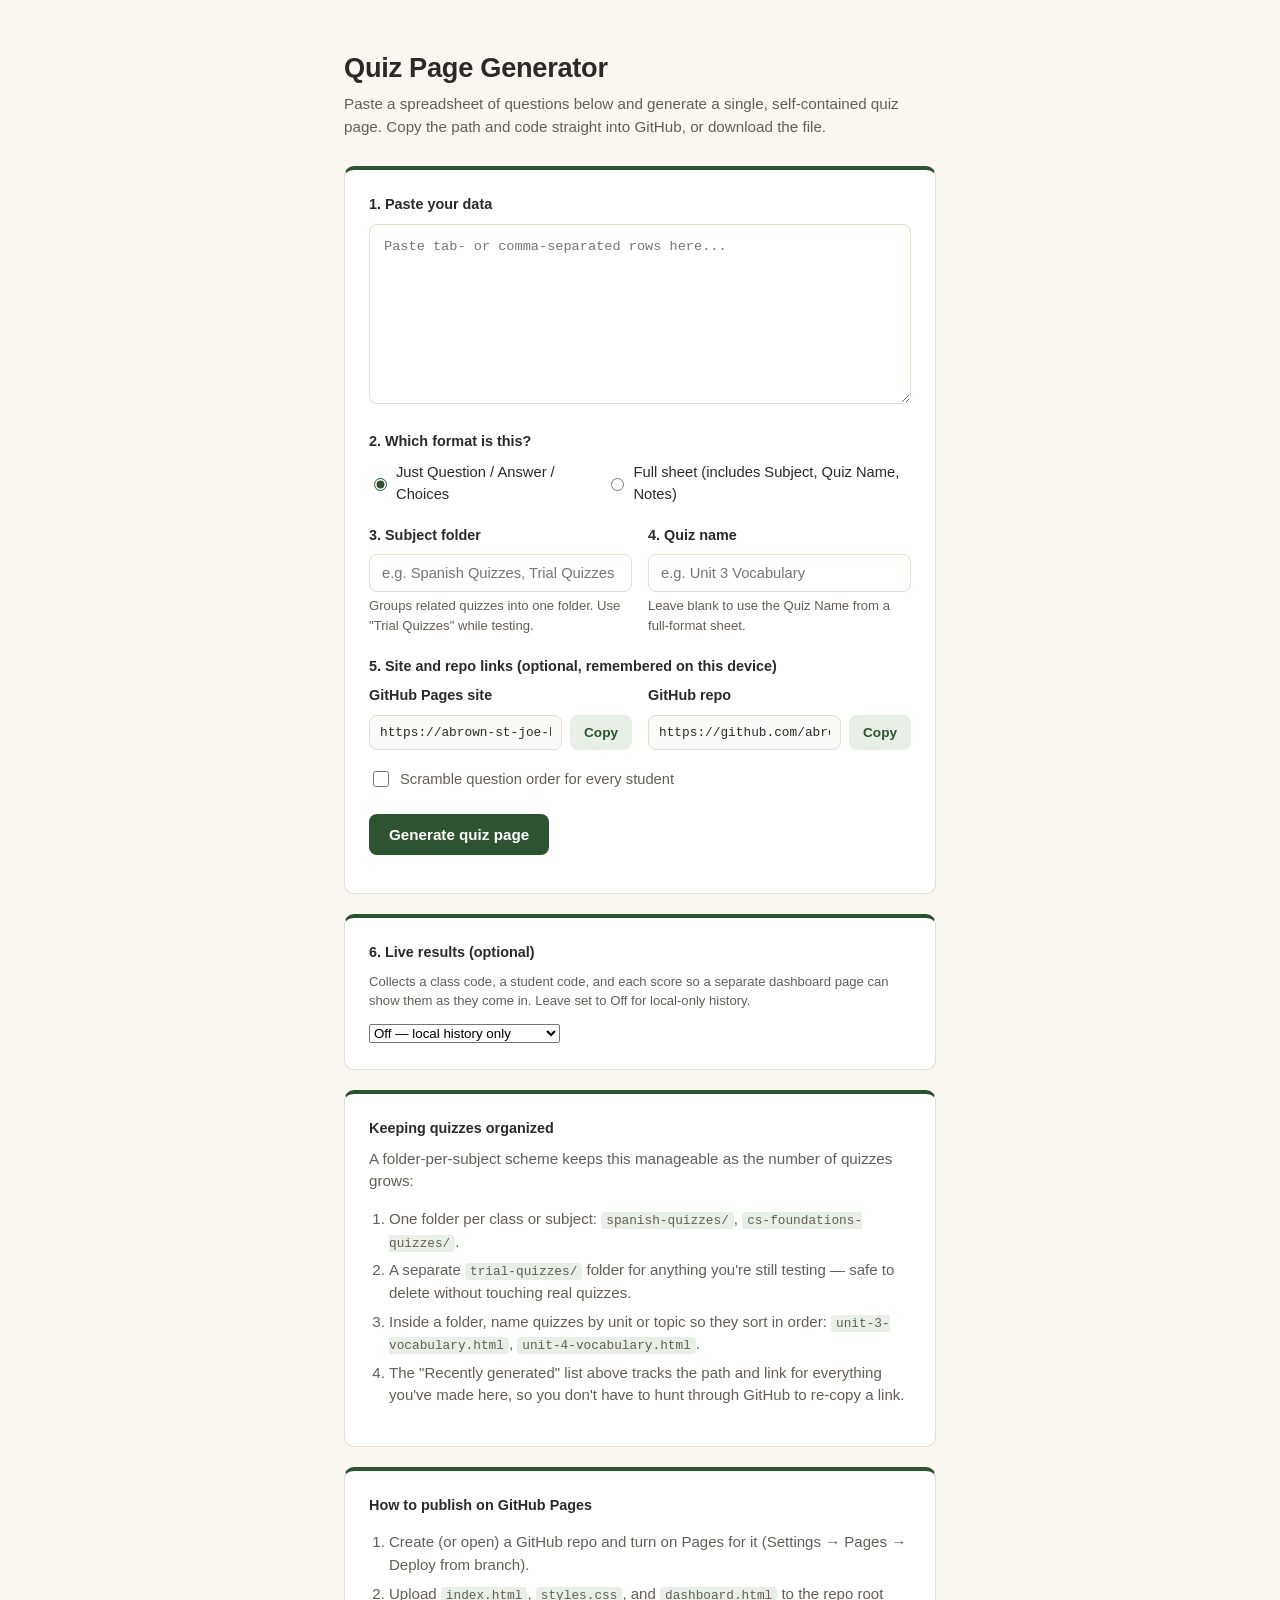
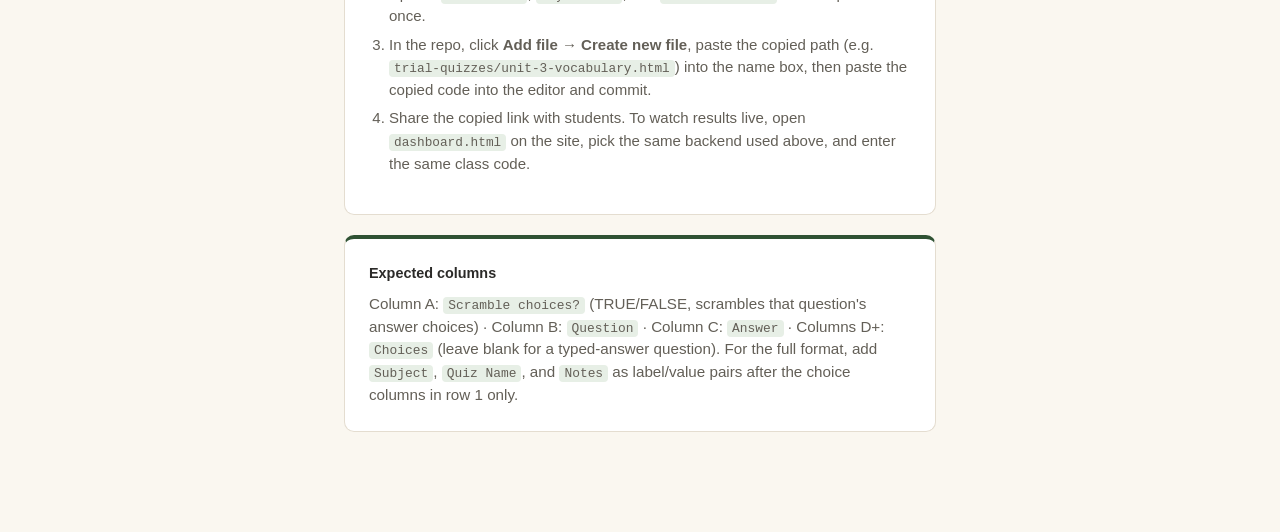
==== commit 00587545: "Update index.html to have other links and database support" ====
--- a/index.html
+++ b/index.html
@@ -35,8 +35,23 @@
       </div>
     </div>
 
-    <label class="field-label" for="baseUrlInput">5. Your GitHub Pages address (optional, remembered on this device)</label>
-    <input type="text" id="baseUrlInput" class="plain-input" placeholder="https://username.github.io/reponame">
+    <label class="field-label">5. Site and repo links (optional, remembered on this device)</label>
+    <div class="two-col">
+      <div>
+        <label class="field-label" style="margin-top:0;" for="baseUrlInput">GitHub Pages site</label>
+        <div class="copy-row">
+          <input type="text" id="baseUrlInput" placeholder="https://username.github.io/reponame" value="https://abrown-st-joe-high.github.io/website-quiz-website-builder">
+          <button class="btn-secondary" id="copySiteBtn" type="button">Copy</button>
+        </div>
+      </div>
+      <div>
+        <label class="field-label" style="margin-top:0;" for="repoUrlInput">GitHub repo</label>
+        <div class="copy-row">
+          <input type="text" id="repoUrlInput" placeholder="https://github.com/username/reponame" value="https://github.com/abrown-st-joe-high/website-quiz-website-builder">
+          <button class="btn-secondary" id="copyRepoBtn" type="button">Copy</button>
+        </div>
+      </div>
+    </div>
 
     <label class="toggle" style="margin-top:18px;">
       <input type="checkbox" id="scrambleOrderInput"> Scramble question order for every student
@@ -46,6 +61,34 @@
       <button class="btn-primary" id="generateBtn">Generate quiz page</button>
     </div>
     <p id="statusMsg" class="status-msg"></p>
+  </div>
+
+  <div class="card">
+    <label class="field-label" style="margin-top:0;">6. Live results (optional)</label>
+    <p class="hint" style="margin-bottom:10px;">Collects a class code, a student code, and each score so a separate dashboard page can show them as they come in. Leave set to Off for local-only history.</p>
+    <select id="liveBackendSelect" class="plain-input">
+      <option value="none">Off — local history only</option>
+      <option value="sheets">Google Sheets</option>
+      <option value="firebase">Firebase Realtime Database</option>
+    </select>
+
+    <div id="sheetsSettings" hidden style="margin-top:16px;">
+      <label class="field-label" style="margin-top:0;" for="sheetsUrlInput">Apps Script Web App URL</label>
+      <input type="text" id="sheetsUrlInput" class="plain-input" placeholder="https://script.google.com/macros/s/.../exec">
+      <div class="btn-row" style="margin-top:10px;">
+        <button class="btn-secondary" id="copyAppsScriptBtn" type="button">Copy Apps Script code</button>
+      </div>
+      <p class="hint">In a Google Sheet: Extensions &rarr; Apps Script, paste the copied code, Deploy &rarr; New deployment &rarr; Web app (execute as Me, access Anyone). Paste the resulting Web App URL above. To read results on the dashboard, use File &rarr; Share &rarr; Publish to web on the same sheet, choose CSV, and use that link there.</p>
+    </div>
+
+    <div id="firebaseSettings" hidden style="margin-top:16px;">
+      <label class="field-label" style="margin-top:0;" for="firebaseUrlInput">Firebase Realtime Database URL</label>
+      <input type="text" id="firebaseUrlInput" class="plain-input" placeholder="https://project-id-default-rtdb.firebaseio.com">
+      <div class="btn-row" style="margin-top:10px;">
+        <button class="btn-secondary" id="copyRulesBtn" type="button">Copy database rules</button>
+      </div>
+      <p class="hint">Create a free Firebase project, enable Realtime Database, paste the copied rules into the Rules tab and publish. Paste the database URL above. Open rules make results world-readable/writable — fine for low-stakes classroom use, but anyone with the URL could see or add entries.</p>
+    </div>
   </div>
 
   <div class="card" id="outputCard" hidden>
@@ -94,9 +137,9 @@
     <label class="field-label" style="margin-top:0;">How to publish on GitHub Pages</label>
     <ol class="steps">
       <li>Create (or open) a GitHub repo and turn on Pages for it (Settings &rarr; Pages &rarr; Deploy from branch).</li>
-      <li>Upload <code>styles.css</code> to the repo root once &mdash; every quiz page you generate here shares it.</li>
+      <li>Upload <code>index.html</code>, <code>styles.css</code>, and <code>dashboard.html</code> to the repo root once.</li>
       <li>In the repo, click <strong>Add file &rarr; Create new file</strong>, paste the copied path (e.g. <code>trial-quizzes/unit-3-vocabulary.html</code>) into the name box, then paste the copied code into the editor and commit.</li>
-      <li>Share the copied link with students.</li>
+      <li>Share the copied link with students. To watch results live, open <code>dashboard.html</code> on the site, pick the same backend used above, and enter the same class code.</li>
     </ol>
   </div>
 
@@ -159,9 +202,11 @@
   return jsonStr.replace(/<\/script/gi, '<\\/script');
 }
 
-function buildQuizHTML(meta, questions, scrambleOrder) {
+function buildQuizHTML(meta, questions, scrambleOrder, live) {
+  live = live || { backend: 'none', sheetsUrl: '', firebaseUrl: '' };
   var metaJson = escForScript(JSON.stringify({
-    slug: meta.slug, quizName: meta.quizName, subject: meta.subject, notes: meta.notes, scrambleOrder: !!scrambleOrder
+    slug: meta.slug, quizName: meta.quizName, subject: meta.subject, notes: meta.notes,
+    scrambleOrder: !!scrambleOrder, liveBackend: live.backend, sheetsUrl: live.sheetsUrl, firebaseUrl: live.firebaseUrl
   }));
   var dataJson = escForScript(JSON.stringify(questions));
 
@@ -179,6 +224,14 @@
   lines.push('<h1>' + (meta.quizName || 'Quiz') + '</h1>');
   if (meta.subject) lines.push('<p class="subject">' + meta.subject + '</p>');
   if (meta.notes) lines.push('<p class="notes">' + meta.notes + '</p>');
+  if (live.backend !== 'none') {
+    lines.push('<div class="card">');
+    lines.push('<div class="two-col">');
+    lines.push('<div><label class="field-label" style="margin-top:0;">Class code</label><input type="text" id="liveClassCode" class="plain-input"></div>');
+    lines.push('<div><label class="field-label" style="margin-top:0;">Name or code</label><input type="text" id="liveStudentCode" class="plain-input"></div>');
+    lines.push('</div>');
+    lines.push('</div>');
+  }
   lines.push('<div class="card" id="quizCard">');
   lines.push('<form id="quizForm"></form>');
   lines.push('<div class="btn-row"><button class="btn-primary" id="submitBtn">Submit</button></div>');
@@ -210,10 +263,12 @@
   lines.push('function loadHistory(){try{return JSON.parse(localStorage.getItem(historyKey())||"[]");}catch(e){return [];}}');
   lines.push('function saveAttempt(result){var hist=loadHistory();hist.push({date:new Date().toLocaleString(),score:result.correct,total:result.total});localStorage.setItem(historyKey(),JSON.stringify(hist));return hist;}');
   lines.push('function renderHistory(hist){var wrap=document.getElementById("historyWrap");if(!hist.length){wrap.innerHTML=\'<p class="answer-note">No previous attempts yet.</p>\';return;}var rows=hist.slice().reverse().map(function(h){return "<tr><td>"+h.date+"</td><td>"+h.score+" / "+h.total+"</td></tr>";}).join("");wrap.innerHTML=\'<table class="history"><thead><tr><th>When</th><th>Score</th></tr></thead><tbody>\'+rows+"</tbody></table>";}');
-  lines.push('function reveal(result){var hist=saveAttempt(result);var panel=document.getElementById("resultsPanel");panel.hidden=false;var pct=Math.round((result.correct/result.total)*100);var line=document.getElementById("scoreLine");line.textContent="Score: "+result.correct+" / "+result.total+" ("+pct+"%)";line.className="score-line "+(pct>=70?"pass":"fail");renderHistory(hist);}');
+  lines.push('function sendLiveResult(result){if(QUIZ_META.liveBackend==="none")return;var classEl=document.getElementById("liveClassCode");var studentEl=document.getElementById("liveStudentCode");if(!classEl||!studentEl)return;var classCode=classEl.value.trim();var studentCode=studentEl.value.trim();if(!classCode||!studentCode)return;localStorage.setItem("liveClassCode",classCode);localStorage.setItem("liveStudentCode",studentCode);var payload={classCode:classCode,studentCode:studentCode,quizName:QUIZ_META.quizName,quizSlug:QUIZ_META.slug,score:result.correct,total:result.total,percent:Math.round((result.correct/result.total)*100),timestamp:new Date().toISOString()};try{if(QUIZ_META.liveBackend==="sheets"&&QUIZ_META.sheetsUrl){fetch(QUIZ_META.sheetsUrl,{method:"POST",mode:"no-cors",headers:{"Content-Type":"text/plain"},body:JSON.stringify(payload)});}else if(QUIZ_META.liveBackend==="firebase"&&QUIZ_META.firebaseUrl){var key=studentCode.replace(/[.#$\\[\\]\\/]/g,"_")+"_"+Date.now();fetch(QUIZ_META.firebaseUrl.replace(/\\/$/,"")+"/results/"+encodeURIComponent(classCode)+"/"+key+".json",{method:"PUT",headers:{"Content-Type":"application/json"},body:JSON.stringify(payload)});}}catch(e){}}');
+  lines.push('function reveal(result){var hist=saveAttempt(result);sendLiveResult(result);var panel=document.getElementById("resultsPanel");panel.hidden=false;var pct=Math.round((result.correct/result.total)*100);var line=document.getElementById("scoreLine");line.textContent="Score: "+result.correct+" / "+result.total+" ("+pct+"%)";line.className="score-line "+(pct>=70?"pass":"fail");renderHistory(hist);}');
   lines.push('document.getElementById("submitBtn").addEventListener("click",function(e){e.preventDefault();if(state.submitted)return;state.submitted=true;document.getElementById("submitBtn").disabled=true;var result=grade();startTimerThenReveal(result);});');
   lines.push('document.getElementById("tryAgainBtn").addEventListener("click",function(){state.submitted=false;document.getElementById("submitBtn").disabled=false;document.getElementById("resultsPanel").hidden=true;render();});');
   lines.push('document.getElementById("clearHistoryBtn").addEventListener("click",function(){if(confirm("Clear all saved history for this quiz? This cannot be undone.")){localStorage.removeItem(historyKey());renderHistory([]);}});');
+  lines.push('var liveClassEl=document.getElementById("liveClassCode"),liveStudentEl=document.getElementById("liveStudentCode");if(liveClassEl){liveClassEl.value=localStorage.getItem("liveClassCode")||"";liveClassEl.addEventListener("input",function(){localStorage.setItem("liveClassCode",liveClassEl.value.trim());});}if(liveStudentEl){liveStudentEl.value=localStorage.getItem("liveStudentCode")||"";liveStudentEl.addEventListener("input",function(){localStorage.setItem("liveStudentCode",liveStudentEl.value.trim());});}');
   lines.push('render();renderHistory(loadHistory());');
   lines.push('<' + '/script>');
   lines.push('</body>');
@@ -249,6 +304,29 @@
   return html.replace('</body>', debugScript + '\n</body>');
 }
 
+var APPS_SCRIPT_CODE = [
+  'function doPost(e) {',
+  '  var sheet = SpreadsheetApp.getActiveSpreadsheet().getActiveSheet();',
+  '  if (sheet.getLastRow() === 0) {',
+  '    sheet.appendRow([\'Timestamp\', \'Class Code\', \'Student Code\', \'Quiz Name\', \'Quiz Slug\', \'Score\', \'Total\', \'Percent\']);',
+  '  }',
+  '  var data = JSON.parse(e.postData.contents);',
+  '  sheet.appendRow([new Date(), data.classCode || \'\', data.studentCode || \'\', data.quizName || \'\', data.quizSlug || \'\', data.score, data.total, data.percent]);',
+  '  return ContentService.createTextOutput(JSON.stringify({ ok: true })).setMimeType(ContentService.MimeType.JSON);',
+  '}'
+].join('\n');
+
+var FIREBASE_RULES = [
+  '{',
+  '  "rules": {',
+  '    "results": {',
+  '      ".read": true,',
+  '      ".write": true',
+  '    }',
+  '  }',
+  '}'
+].join('\n');
+
 var lastResult = null; // { html, path, link, filename }
 
 function loadCatalog() {
--- a/styles.css
+++ b/styles.css
@@ -211,6 +211,33 @@
 .radio-row label { display: flex; align-items: center; gap: 6px; font-size: 0.92rem; cursor: pointer; }
 .radio-row input { accent-color: var(--accent); }
 
+.two-col { display: flex; gap: 16px; flex-wrap: wrap; }
+.two-col > div { flex: 1; min-width: 200px; }
+
+input[type="text"].plain-input {
+  width: 100%;
+  padding: 10px 12px;
+  border: 1px solid var(--line);
+  border-radius: 8px;
+  font-size: 0.92rem;
+  font-family: var(--font);
+}
+
+.copy-row { display: flex; gap: 8px; align-items: stretch; }
+.copy-row input {
+  flex: 1;
+  padding: 9px 10px;
+  border: 1px solid var(--line);
+  border-radius: 8px;
+  font-family: var(--mono);
+  font-size: 0.8rem;
+  background: #fbfaf6;
+  color: var(--ink);
+}
+.copy-row button { padding: 9px 14px; font-size: 0.85rem; flex-shrink: 0; }
+
+.hint { font-size: 0.82rem; color: var(--ink-soft); margin: 4px 0 0; }
+
 .status-msg { font-size: 0.88rem; margin-top: 10px; }
 .status-msg.error { color: var(--wrong); }
 .status-msg.ok { color: var(--correct); }
--- a/styles.css
+++ b/styles.css
@@ -211,6 +211,33 @@
 .radio-row label { display: flex; align-items: center; gap: 6px; font-size: 0.92rem; cursor: pointer; }
 .radio-row input { accent-color: var(--accent); }
 
+.two-col { display: flex; gap: 16px; flex-wrap: wrap; }
+.two-col > div { flex: 1; min-width: 200px; }
+
+input[type="text"].plain-input {
+  width: 100%;
+  padding: 10px 12px;
+  border: 1px solid var(--line);
+  border-radius: 8px;
+  font-size: 0.92rem;
+  font-family: var(--font);
+}
+
+.copy-row { display: flex; gap: 8px; align-items: stretch; }
+.copy-row input {
+  flex: 1;
+  padding: 9px 10px;
+  border: 1px solid var(--line);
+  border-radius: 8px;
+  font-family: var(--mono);
+  font-size: 0.8rem;
+  background: #fbfaf6;
+  color: var(--ink);
+}
+.copy-row button { padding: 9px 14px; font-size: 0.85rem; flex-shrink: 0; }
+
+.hint { font-size: 0.82rem; color: var(--ink-soft); margin: 4px 0 0; }
+
 .status-msg { font-size: 0.88rem; margin-top: 10px; }
 .status-msg.error { color: var(--wrong); }
 .status-msg.ok { color: var(--correct); }
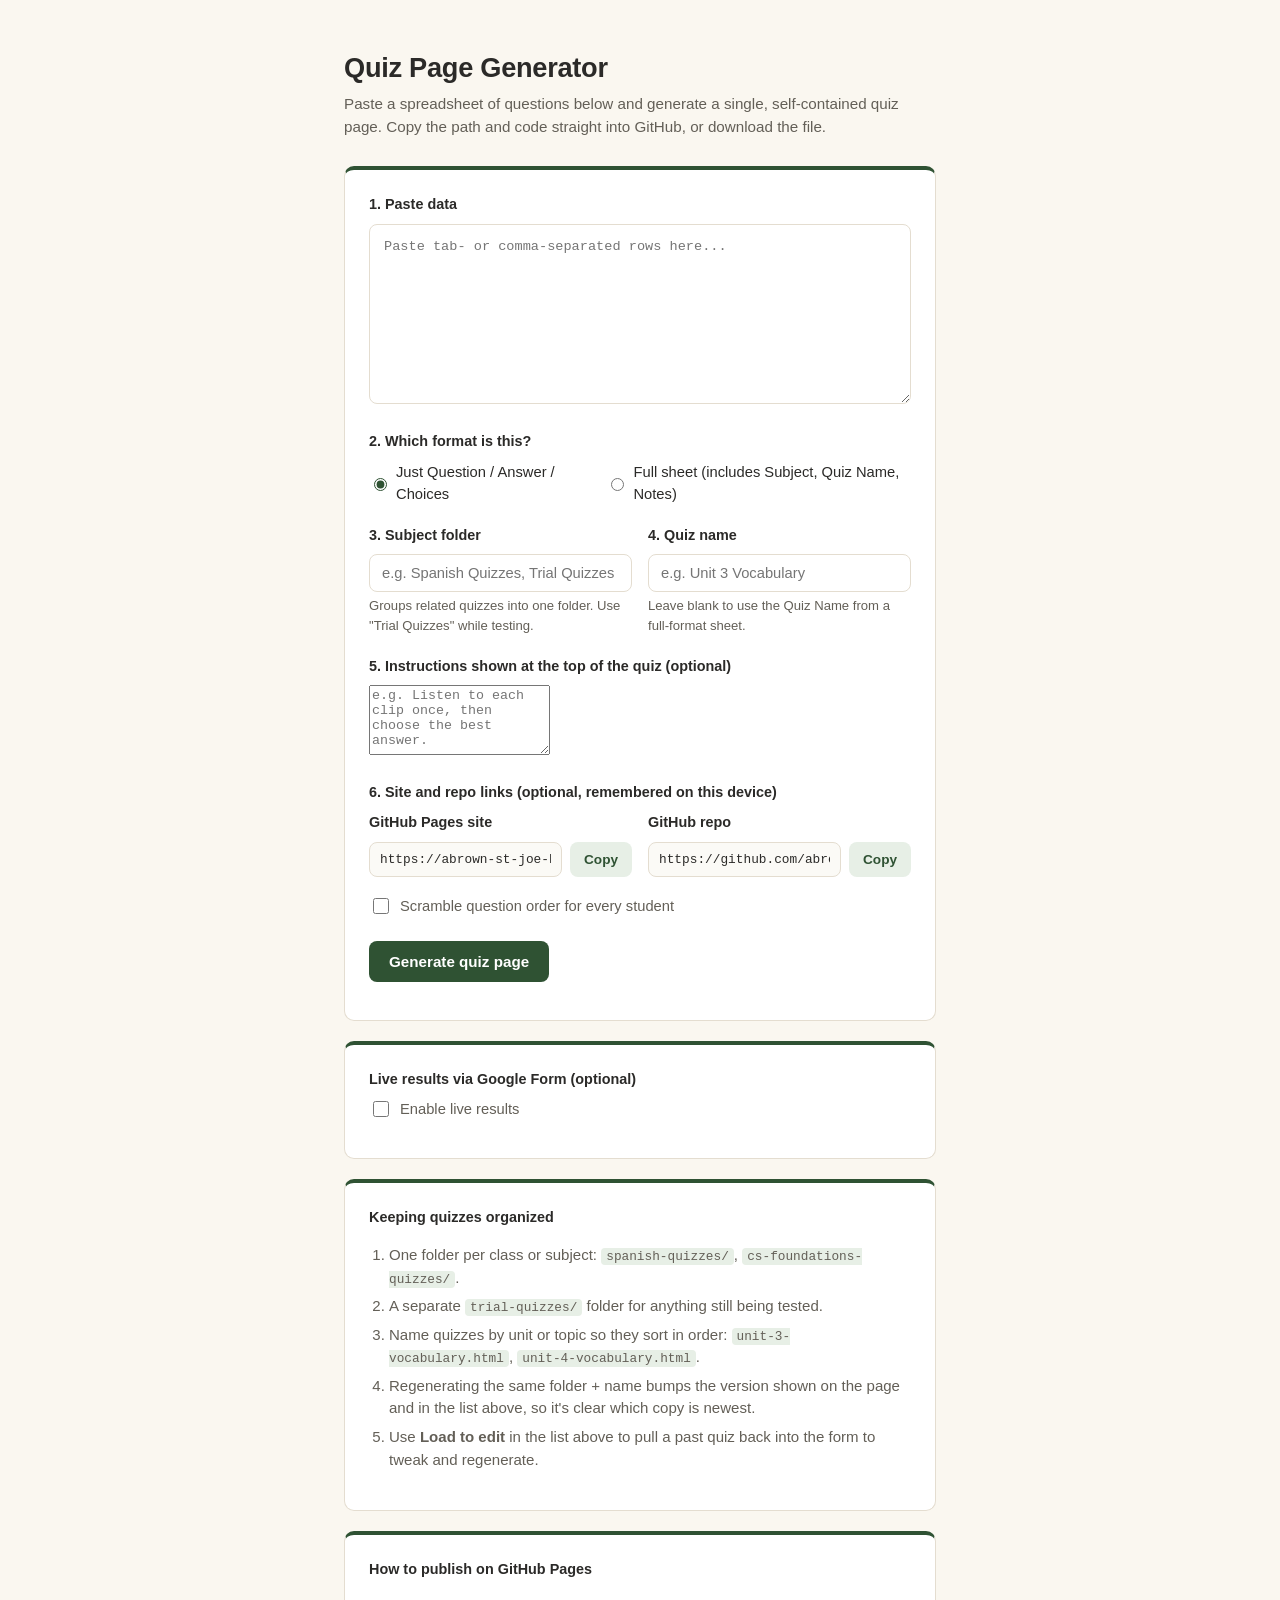
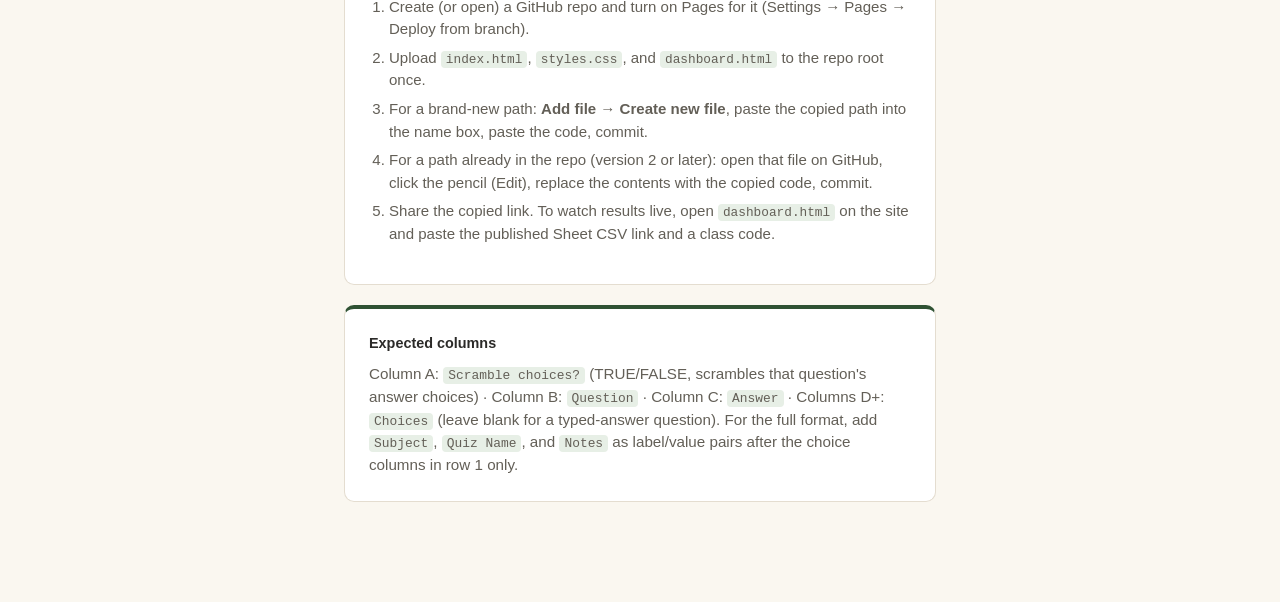
==== commit 27177b9d: "Update index.html to have Only index.html changed — styles.css and dashboard.html are unchanged from" ====
--- a/index.html
+++ b/index.html
@@ -13,7 +13,7 @@
   <p class="notes">Paste a spreadsheet of questions below and generate a single, self-contained quiz page. Copy the path and code straight into GitHub, or download the file.</p>
 
   <div class="card">
-    <label class="field-label" style="margin-top:0;" for="csvInput">1. Paste your data</label>
+    <label class="field-label" style="margin-top:0;" for="csvInput">1. Paste data</label>
     <textarea id="csvInput" class="paste-in" placeholder="Paste tab- or comma-separated rows here..."></textarea>
 
     <label class="field-label">2. Which format is this?</label>
@@ -35,7 +35,10 @@
       </div>
     </div>
 
-    <label class="field-label">5. Site and repo links (optional, remembered on this device)</label>
+    <label class="field-label" for="instructionsInput">5. Instructions shown at the top of the quiz (optional)</label>
+    <textarea id="instructionsInput" class="plain-input" style="min-height:70px;" placeholder="e.g. Listen to each clip once, then choose the best answer."></textarea>
+
+    <label class="field-label">6. Site and repo links (optional, remembered on this device)</label>
     <div class="two-col">
       <div>
         <label class="field-label" style="margin-top:0;" for="baseUrlInput">GitHub Pages site</label>
@@ -63,58 +66,51 @@
     <p id="statusMsg" class="status-msg"></p>
   </div>
 
-  <div class="card">
-    <label class="field-label" style="margin-top:0;">6. Live results (optional)</label>
-    <p class="hint" style="margin-bottom:10px;">Collects a class code, a student code, and each score so a separate dashboard page can show them as they come in. Leave set to Off for local-only history.</p>
-    <select id="liveBackendSelect" class="plain-input">
-      <option value="none">Off — local history only</option>
-      <option value="sheets">Google Sheets</option>
-      <option value="firebase">Firebase Realtime Database</option>
-    </select>
-
-    <div id="sheetsSettings" hidden style="margin-top:16px;">
-      <label class="field-label" style="margin-top:0;" for="sheetsUrlInput">Apps Script Web App URL</label>
-      <input type="text" id="sheetsUrlInput" class="plain-input" placeholder="https://script.google.com/macros/s/.../exec">
-      <div class="btn-row" style="margin-top:10px;">
-        <button class="btn-secondary" id="copyAppsScriptBtn" type="button">Copy Apps Script code</button>
-      </div>
-      <p class="hint">In a Google Sheet: Extensions &rarr; Apps Script, paste the copied code, Deploy &rarr; New deployment &rarr; Web app (execute as Me, access Anyone). Paste the resulting Web App URL above. To read results on the dashboard, use File &rarr; Share &rarr; Publish to web on the same sheet, choose CSV, and use that link there.</p>
-    </div>
-
-    <div id="firebaseSettings" hidden style="margin-top:16px;">
-      <label class="field-label" style="margin-top:0;" for="firebaseUrlInput">Firebase Realtime Database URL</label>
-      <input type="text" id="firebaseUrlInput" class="plain-input" placeholder="https://project-id-default-rtdb.firebaseio.com">
-      <div class="btn-row" style="margin-top:10px;">
-        <button class="btn-secondary" id="copyRulesBtn" type="button">Copy database rules</button>
-      </div>
-      <p class="hint">Create a free Firebase project, enable Realtime Database, paste the copied rules into the Rules tab and publish. Paste the database URL above. Open rules make results world-readable/writable — fine for low-stakes classroom use, but anyone with the URL could see or add entries.</p>
-    </div>
-  </div>
-
   <div class="card" id="outputCard" hidden>
-    <label class="field-label" style="margin-top:0;">Your quiz page is ready</label>
-
-    <label class="field-label">File path (paste this into GitHub's "Create new file" name box — it will make the folder for you)</label>
+    <label class="field-label" style="margin-top:0;">Your quiz page is ready — <span id="versionOut"></span></label>
+    <p id="versionHint" class="hint" style="margin-bottom:14px;"></p>
+
+    <label class="field-label" style="margin-top:0;">File path</label>
     <div class="copy-row">
       <input type="text" id="pathOut" readonly>
-      <button class="btn-secondary" id="copyPathBtn">Copy path</button>
-    </div>
-
-    <label class="field-label">Shareable link (for your LMS, email, etc.)</label>
+      <button class="btn-secondary" id="copyPathBtn" type="button">Copy path</button>
+    </div>
+
+    <label class="field-label">Shareable link</label>
     <div class="copy-row">
       <input type="text" id="linkOut" readonly>
-      <button class="btn-secondary" id="copyLinkBtn">Copy link</button>
+      <button class="btn-secondary" id="copyLinkBtn" type="button">Copy link</button>
     </div>
 
     <label class="field-label">Code</label>
     <div class="btn-row" style="margin-bottom:14px;">
-      <button class="btn-primary" id="downloadBtn">Download HTML file</button>
-      <button class="btn-secondary" id="copyBtn">Copy code</button>
-      <button class="btn-secondary" id="previewBtn">Preview in new tab</button>
-      <button class="btn-secondary" id="previewPerfectBtn">Preview perfect quiz</button>
-      <button class="btn-secondary" id="previewRandomBtn">Preview random answered quiz</button>
+      <button class="btn-primary" id="downloadBtn" type="button">Download HTML file</button>
+      <button class="btn-secondary" id="copyBtn" type="button">Copy code</button>
+      <button class="btn-secondary" id="previewBtn" type="button">Preview in new tab</button>
+      <button class="btn-secondary" id="previewPerfectBtn" type="button">Preview perfect quiz</button>
+      <button class="btn-secondary" id="previewRandomBtn" type="button">Preview random answered quiz</button>
     </div>
     <textarea id="codeOut" class="code-out" readonly></textarea>
+  </div>
+
+  <div class="card" id="printableCard" hidden>
+    <label class="field-label" style="margin-top:0;">Printable version (PDF)</label>
+    <label class="field-label" style="margin-top:0;" for="choiceLayoutSelect">Multiple-choice layout</label>
+    <select id="choiceLayoutSelect" class="plain-input">
+      <option value="column">One choice per line</option>
+      <option value="grid">Grid, columns wide</option>
+    </select>
+    <div id="gridColsRow" hidden style="margin-top:10px;">
+      <label class="field-label" style="margin-top:0;" for="gridColsInput">Columns wide</label>
+      <input type="number" id="gridColsInput" class="plain-input" min="2" max="6" value="4" style="max-width:100px;">
+    </div>
+    <label class="toggle" style="margin-top:14px;">
+      <input type="checkbox" id="includeKeyInput"> Include answer key page
+    </label>
+    <div class="btn-row" style="margin-top:16px;">
+      <button class="btn-secondary" id="printableBtn" type="button">Open printable version</button>
+    </div>
+    <p class="hint">Opens in a new tab, formatted for paper. Use the page's own Print button (or Ctrl/Cmd+P) and choose "Save as PDF" as the destination.</p>
   </div>
 
   <div class="card" id="catalogCard" hidden>
@@ -123,13 +119,36 @@
   </div>
 
   <div class="card">
+    <label class="field-label" style="margin-top:0;">Live results via Google Form (optional)</label>
+    <label class="toggle" style="margin-bottom:14px;">
+      <input type="checkbox" id="liveEnabledInput"> Enable live results
+    </label>
+    <div id="formsSettings" hidden>
+      <label class="field-label" style="margin-top:0;" for="formsPrefillInput">Form pre-filled link</label>
+      <div class="copy-row">
+        <input type="text" id="formsPrefillInput" placeholder="https://docs.google.com/forms/d/e/.../viewform?...">
+        <button class="btn-secondary" id="parseFormsBtn" type="button">Parse link</button>
+      </div>
+      <p id="formsStatus" class="status-msg"></p>
+      <p class="hint">
+        Create a Google Form with five short-answer questions, in any order: Class Code, Student Name, Quiz Name, Score, Total.
+        Open the form, choose <strong>Get pre-filled link</strong> from the menu, then on the pre-filled version type exactly
+        <code>CLASSCODE</code>, <code>STUDENTNAME</code>, <code>QUIZNAME</code>, <code>SCORE</code>, <code>TOTAL</code>
+        (one word, capitals) into the matching questions, click <strong>Get Link</strong>, copy it, and paste it above.
+        In the Form's Responses tab, create the linked Sheet. In that Sheet: File &rarr; Share &rarr; Publish to web &rarr; CSV &mdash;
+        paste that link into <code>dashboard.html</code> to watch results live.
+      </p>
+    </div>
+  </div>
+
+  <div class="card">
     <label class="field-label" style="margin-top:0;">Keeping quizzes organized</label>
-    <p class="notes" style="margin-bottom:8px;">A folder-per-subject scheme keeps this manageable as the number of quizzes grows:</p>
     <ol class="steps">
       <li>One folder per class or subject: <code>spanish-quizzes/</code>, <code>cs-foundations-quizzes/</code>.</li>
-      <li>A separate <code>trial-quizzes/</code> folder for anything you're still testing — safe to delete without touching real quizzes.</li>
-      <li>Inside a folder, name quizzes by unit or topic so they sort in order: <code>unit-3-vocabulary.html</code>, <code>unit-4-vocabulary.html</code>.</li>
-      <li>The "Recently generated" list above tracks the path and link for everything you've made here, so you don't have to hunt through GitHub to re-copy a link.</li>
+      <li>A separate <code>trial-quizzes/</code> folder for anything still being tested.</li>
+      <li>Name quizzes by unit or topic so they sort in order: <code>unit-3-vocabulary.html</code>, <code>unit-4-vocabulary.html</code>.</li>
+      <li>Regenerating the same folder + name bumps the version shown on the page and in the list above, so it's clear which copy is newest.</li>
+      <li>Use <strong>Load to edit</strong> in the list above to pull a past quiz back into the form to tweak and regenerate.</li>
     </ol>
   </div>
 
@@ -138,8 +157,9 @@
     <ol class="steps">
       <li>Create (or open) a GitHub repo and turn on Pages for it (Settings &rarr; Pages &rarr; Deploy from branch).</li>
       <li>Upload <code>index.html</code>, <code>styles.css</code>, and <code>dashboard.html</code> to the repo root once.</li>
-      <li>In the repo, click <strong>Add file &rarr; Create new file</strong>, paste the copied path (e.g. <code>trial-quizzes/unit-3-vocabulary.html</code>) into the name box, then paste the copied code into the editor and commit.</li>
-      <li>Share the copied link with students. To watch results live, open <code>dashboard.html</code> on the site, pick the same backend used above, and enter the same class code.</li>
+      <li>For a brand-new path: <strong>Add file &rarr; Create new file</strong>, paste the copied path into the name box, paste the code, commit.</li>
+      <li>For a path already in the repo (version 2 or later): open that file on GitHub, click the pencil (Edit), replace the contents with the copied code, commit.</li>
+      <li>Share the copied link. To watch results live, open <code>dashboard.html</code> on the site and paste the published Sheet CSV link and a class code.</li>
     </ol>
   </div>
 
@@ -157,6 +177,10 @@
 </div>
 
 <script>
+function escapeHtml(s) {
+  return (s || '').replace(/&/g, '&amp;').replace(/</g, '&lt;').replace(/>/g, '&gt;').replace(/"/g, '&quot;');
+}
+
 function detectDelimiter(text) {
   var firstLine = text.split(/\r?\n/)[0] || '';
   return firstLine.indexOf('\t') !== -1 ? '\t' : ',';
@@ -202,11 +226,45 @@
   return jsonStr.replace(/<\/script/gi, '<\\/script');
 }
 
-function buildQuizHTML(meta, questions, scrambleOrder, live) {
-  live = live || { backend: 'none', sheetsUrl: '', firebaseUrl: '' };
+function parsePrefillUrl(url) {
+  var u;
+  try { u = new URL(url); } catch (e) { throw new Error('That does not look like a valid link.'); }
+  var mapping = {};
+  u.searchParams.forEach(function(value, key) {
+    if (key.indexOf('entry.') === 0) mapping[(value || '').trim().toUpperCase()] = key;
+  });
+  var required = ['CLASSCODE', 'STUDENTNAME', 'QUIZNAME', 'SCORE', 'TOTAL'];
+  var missing = required.filter(function(t) { return !mapping[t]; });
+  if (missing.length) throw new Error('Could not find entry IDs for: ' + missing.join(', ') + '. Fill each Form question with that exact placeholder before generating the pre-filled link.');
+  return {
+    actionUrl: u.origin + u.pathname.replace(/\/viewform$/, '/formResponse'),
+    classCodeEntry: mapping.CLASSCODE,
+    studentNameEntry: mapping.STUDENTNAME,
+    quizNameEntry: mapping.QUIZNAME,
+    scoreEntry: mapping.SCORE,
+    totalEntry: mapping.TOTAL
+  };
+}
+
+function buildQuizHTML(meta, questions, opts) {
+  opts = opts || {};
+  var scrambleOrder = !!opts.scrambleOrder;
+  var instructions = opts.instructions || '';
+  var live = opts.live || { enabled: false, formsConfig: null };
+  var version = opts.version || 1;
+  var generatedAt = opts.generatedAt || new Date().toLocaleString();
+  var fc = live.enabled && live.formsConfig ? live.formsConfig : null;
+
   var metaJson = escForScript(JSON.stringify({
     slug: meta.slug, quizName: meta.quizName, subject: meta.subject, notes: meta.notes,
-    scrambleOrder: !!scrambleOrder, liveBackend: live.backend, sheetsUrl: live.sheetsUrl, firebaseUrl: live.firebaseUrl
+    scrambleOrder: scrambleOrder,
+    liveBackend: fc ? 'forms' : 'none',
+    formsAction: fc ? fc.actionUrl : '',
+    classCodeEntry: fc ? fc.classCodeEntry : '',
+    studentNameEntry: fc ? fc.studentNameEntry : '',
+    quizNameEntry: fc ? fc.quizNameEntry : '',
+    scoreEntry: fc ? fc.scoreEntry : '',
+    totalEntry: fc ? fc.totalEntry : ''
   }));
   var dataJson = escForScript(JSON.stringify(questions));
 
@@ -216,22 +274,28 @@
   lines.push('<head>');
   lines.push('<meta charset="UTF-8">');
   lines.push('<meta name="viewport" content="width=device-width, initial-scale=1">');
-  lines.push('<title>' + (meta.quizName || 'Quiz') + '</title>');
+  lines.push('<title>' + escapeHtml(meta.quizName || 'Quiz') + '</title>');
   lines.push('<link rel="stylesheet" href="../styles.css">');
   lines.push('</head>');
   lines.push('<body>');
   lines.push('<div class="wrap">');
-  lines.push('<h1>' + (meta.quizName || 'Quiz') + '</h1>');
-  if (meta.subject) lines.push('<p class="subject">' + meta.subject + '</p>');
-  if (meta.notes) lines.push('<p class="notes">' + meta.notes + '</p>');
-  if (live.backend !== 'none') {
-    lines.push('<div class="card">');
-    lines.push('<div class="two-col">');
-    lines.push('<div><label class="field-label" style="margin-top:0;">Class code</label><input type="text" id="liveClassCode" class="plain-input"></div>');
-    lines.push('<div><label class="field-label" style="margin-top:0;">Name or code</label><input type="text" id="liveStudentCode" class="plain-input"></div>');
-    lines.push('</div>');
-    lines.push('</div>');
+  lines.push('<h1>' + escapeHtml(meta.quizName || 'Quiz') + '</h1>');
+  if (meta.subject) lines.push('<p class="subject">' + escapeHtml(meta.subject) + '</p>');
+  if (meta.notes) lines.push('<p class="notes">' + escapeHtml(meta.notes) + '</p>');
+  if (instructions) lines.push('<div class="card"><p class="notes" style="margin:0;">' + escapeHtml(instructions) + '</p></div>');
+
+  lines.push('<div class="card">');
+  lines.push('<div class="two-col">');
+  lines.push('<div><label class="field-label" style="margin-top:0;">First name</label><input type="text" id="firstNameInput" class="plain-input"></div>');
+  lines.push('<div><label class="field-label" style="margin-top:0;">Last name</label><input type="text" id="lastNameInput" class="plain-input"></div>');
+  lines.push('</div>');
+  if (fc) {
+    lines.push('<label class="field-label" for="liveClassCode">Class code</label>');
+    lines.push('<input type="text" id="liveClassCode" class="plain-input">');
   }
+  lines.push('<p class="hint">Name is optional — shown with the score so results can be screenshotted and submitted.</p>');
+  lines.push('</div>');
+
   lines.push('<div class="card" id="quizCard">');
   lines.push('<form id="quizForm"></form>');
   lines.push('<div class="btn-row"><button class="btn-primary" id="submitBtn">Submit</button></div>');
@@ -248,11 +312,14 @@
   lines.push('</div>');
   lines.push('<div id="historyWrap" style="margin-top:16px;"></div>');
   lines.push('</div>');
+  lines.push('<p class="hint" style="margin-top:28px;text-align:center;">Version ' + version + ' — generated ' + escapeHtml(generatedAt) + '</p>');
   lines.push('</div>');
+
   lines.push('<script>');
   lines.push('var QUIZ_META = ' + metaJson + ';');
   lines.push('var QUIZ_DATA = ' + dataJson + ';');
   lines.push('var state = { order: [], submitted: false };');
+  lines.push('function bindPersist(id,key){var el=document.getElementById(id);if(!el)return;el.value=localStorage.getItem(key)||"";el.addEventListener("input",function(){localStorage.setItem(key,el.value.trim());});}');
   lines.push('function shuffle(arr){var a=arr.slice();for(var i=a.length-1;i>0;i--){var j=Math.floor(Math.random()*(i+1));var t=a[i];a[i]=a[j];a[j]=t;}return a;}');
   lines.push('function buildOrder(){var idx=QUIZ_DATA.map(function(q,i){return i;});return QUIZ_META.scrambleOrder?shuffle(idx):idx;}');
   lines.push('function render(){state.order=buildOrder();var form=document.getElementById("quizForm");form.innerHTML="";state.order.forEach(function(qi,n){var q=QUIZ_DATA[qi];var block=document.createElement("div");block.className="question";block.dataset.qi=qi;var qt=document.createElement("p");qt.className="qtext";qt.textContent=(n+1)+". "+q.question;block.appendChild(qt);if(q.choices&&q.choices.length){var list=document.createElement("div");list.className="choice-list";var choices=q.scramble?shuffle(q.choices):q.choices.slice();choices.forEach(function(c){var label=document.createElement("label");label.className="choice";var input=document.createElement("input");input.type="radio";input.name="q"+qi;input.value=c;label.appendChild(input);var span=document.createElement("span");span.textContent=c;label.appendChild(span);list.appendChild(label);});block.appendChild(list);}else{var inp=document.createElement("input");inp.type="text";inp.className="text-input";inp.name="q"+qi;inp.placeholder="Type your answer";block.appendChild(inp);}form.appendChild(block);});}');
@@ -263,16 +330,119 @@
   lines.push('function loadHistory(){try{return JSON.parse(localStorage.getItem(historyKey())||"[]");}catch(e){return [];}}');
   lines.push('function saveAttempt(result){var hist=loadHistory();hist.push({date:new Date().toLocaleString(),score:result.correct,total:result.total});localStorage.setItem(historyKey(),JSON.stringify(hist));return hist;}');
   lines.push('function renderHistory(hist){var wrap=document.getElementById("historyWrap");if(!hist.length){wrap.innerHTML=\'<p class="answer-note">No previous attempts yet.</p>\';return;}var rows=hist.slice().reverse().map(function(h){return "<tr><td>"+h.date+"</td><td>"+h.score+" / "+h.total+"</td></tr>";}).join("");wrap.innerHTML=\'<table class="history"><thead><tr><th>When</th><th>Score</th></tr></thead><tbody>\'+rows+"</tbody></table>";}');
-  lines.push('function sendLiveResult(result){if(QUIZ_META.liveBackend==="none")return;var classEl=document.getElementById("liveClassCode");var studentEl=document.getElementById("liveStudentCode");if(!classEl||!studentEl)return;var classCode=classEl.value.trim();var studentCode=studentEl.value.trim();if(!classCode||!studentCode)return;localStorage.setItem("liveClassCode",classCode);localStorage.setItem("liveStudentCode",studentCode);var payload={classCode:classCode,studentCode:studentCode,quizName:QUIZ_META.quizName,quizSlug:QUIZ_META.slug,score:result.correct,total:result.total,percent:Math.round((result.correct/result.total)*100),timestamp:new Date().toISOString()};try{if(QUIZ_META.liveBackend==="sheets"&&QUIZ_META.sheetsUrl){fetch(QUIZ_META.sheetsUrl,{method:"POST",mode:"no-cors",headers:{"Content-Type":"text/plain"},body:JSON.stringify(payload)});}else if(QUIZ_META.liveBackend==="firebase"&&QUIZ_META.firebaseUrl){var key=studentCode.replace(/[.#$\\[\\]\\/]/g,"_")+"_"+Date.now();fetch(QUIZ_META.firebaseUrl.replace(/\\/$/,"")+"/results/"+encodeURIComponent(classCode)+"/"+key+".json",{method:"PUT",headers:{"Content-Type":"application/json"},body:JSON.stringify(payload)});}}catch(e){}}');
-  lines.push('function reveal(result){var hist=saveAttempt(result);sendLiveResult(result);var panel=document.getElementById("resultsPanel");panel.hidden=false;var pct=Math.round((result.correct/result.total)*100);var line=document.getElementById("scoreLine");line.textContent="Score: "+result.correct+" / "+result.total+" ("+pct+"%)";line.className="score-line "+(pct>=70?"pass":"fail");renderHistory(hist);}');
+  lines.push('function sendLiveResult(result){if(QUIZ_META.liveBackend!=="forms"||!QUIZ_META.formsAction)return;var classEl=document.getElementById("liveClassCode");var classCode=classEl?classEl.value.trim():"";if(!classCode)return;var first=(document.getElementById("firstNameInput")||{}).value||"";var last=(document.getElementById("lastNameInput")||{}).value||"";var studentName=(first+" "+last).trim();var body=new URLSearchParams();body.append(QUIZ_META.classCodeEntry,classCode);body.append(QUIZ_META.studentNameEntry,studentName);body.append(QUIZ_META.quizNameEntry,QUIZ_META.quizName);body.append(QUIZ_META.scoreEntry,String(result.correct));body.append(QUIZ_META.totalEntry,String(result.total));try{fetch(QUIZ_META.formsAction,{method:"POST",mode:"no-cors",body:body});}catch(e){}}');
+  lines.push('function reveal(result){var hist=saveAttempt(result);sendLiveResult(result);var panel=document.getElementById("resultsPanel");panel.hidden=false;var pct=Math.round((result.correct/result.total)*100);var first=(document.getElementById("firstNameInput")||{}).value||"";var last=(document.getElementById("lastNameInput")||{}).value||"";var nm=(first+" "+last).trim();var line=document.getElementById("scoreLine");line.textContent=(nm?("Score for "+nm+": "):"Score: ")+result.correct+" / "+result.total+" ("+pct+"%)";line.className="score-line "+(pct>=70?"pass":"fail");renderHistory(hist);}');
   lines.push('document.getElementById("submitBtn").addEventListener("click",function(e){e.preventDefault();if(state.submitted)return;state.submitted=true;document.getElementById("submitBtn").disabled=true;var result=grade();startTimerThenReveal(result);});');
   lines.push('document.getElementById("tryAgainBtn").addEventListener("click",function(){state.submitted=false;document.getElementById("submitBtn").disabled=false;document.getElementById("resultsPanel").hidden=true;render();});');
   lines.push('document.getElementById("clearHistoryBtn").addEventListener("click",function(){if(confirm("Clear all saved history for this quiz? This cannot be undone.")){localStorage.removeItem(historyKey());renderHistory([]);}});');
-  lines.push('var liveClassEl=document.getElementById("liveClassCode"),liveStudentEl=document.getElementById("liveStudentCode");if(liveClassEl){liveClassEl.value=localStorage.getItem("liveClassCode")||"";liveClassEl.addEventListener("input",function(){localStorage.setItem("liveClassCode",liveClassEl.value.trim());});}if(liveStudentEl){liveStudentEl.value=localStorage.getItem("liveStudentCode")||"";liveStudentEl.addEventListener("input",function(){localStorage.setItem("liveStudentCode",liveStudentEl.value.trim());});}');
+  lines.push('bindPersist("firstNameInput","studentFirstName");bindPersist("lastNameInput","studentLastName");bindPersist("liveClassCode","liveClassCode");');
   lines.push('render();renderHistory(loadHistory());');
   lines.push('<' + '/script>');
   lines.push('</body>');
   lines.push('</html>');
+  return lines.join('\n');
+}
+
+function shuffleArr(arr) {
+  var a = arr.slice();
+  for (var i = a.length - 1; i > 0; i--) {
+    var j = Math.floor(Math.random() * (i + 1));
+    var t = a[i]; a[i] = a[j]; a[j] = t;
+  }
+  return a;
+}
+
+function letterFor(i) { return String.fromCharCode(65 + i); }
+
+function buildPrintableHTML(meta, questions, opts) {
+  opts = opts || {};
+  var instructions = opts.instructions || '';
+  var scrambleOrder = !!opts.scrambleOrder;
+  var layout = opts.choiceLayout === 'grid' ? 'grid' : 'column';
+  var cols = Math.max(2, Math.min(6, parseInt(opts.gridColumns, 10) || 4));
+  var includeKey = !!opts.includeAnswerKey;
+  var generatedAt = opts.generatedAt || new Date().toLocaleString();
+
+  var qList = questions.map(function(q) {
+    var choices = q.choices && q.choices.length ? (q.scramble ? shuffleArr(q.choices) : q.choices.slice()) : [];
+    return { question: q.question, answer: q.answer, choices: choices };
+  });
+  if (scrambleOrder) qList = shuffleArr(qList);
+
+  var css = [
+    '*{box-sizing:border-box;}',
+    'body{font-family:Georgia,\'Times New Roman\',serif;color:#1a1a1a;margin:0;padding:0.6in;line-height:1.4;}',
+    '.print-bar{display:flex;justify-content:flex-end;margin-bottom:16px;}',
+    '.print-bar button{font-family:-apple-system,Segoe UI,Roboto,sans-serif;font-weight:600;font-size:0.9rem;padding:10px 18px;border:none;border-radius:8px;background:#2f5233;color:#fff;cursor:pointer;}',
+    '.header{display:flex;justify-content:space-between;align-items:flex-end;border-bottom:2px solid #1a1a1a;padding-bottom:10px;margin-bottom:6px;}',
+    '.header h1{font-size:1.5rem;margin:0;}',
+    '.subject{font-size:0.9rem;color:#2f5233;font-weight:bold;margin:2px 0 0;}',
+    '.fill-row{display:flex;gap:28px;font-size:0.92rem;margin:14px 0 18px;}',
+    '.fill-row .line{border-bottom:1px solid #999;display:inline-block;min-width:180px;margin-left:6px;}',
+    '.instructions-box{border:1px solid #999;background:#f7f7f2;padding:10px 14px;margin-bottom:18px;font-size:0.92rem;}',
+    '.question{margin-bottom:16px;page-break-inside:avoid;}',
+    '.qnum{font-weight:bold;margin-right:4px;}',
+    '.choices-col{margin:6px 0 0 22px;}',
+    '.choices-col .choice{margin-bottom:4px;}',
+    '.choices-grid{display:grid;grid-template-columns:repeat(' + cols + ',1fr);gap:5px 16px;margin:6px 0 0 22px;}',
+    '.blank-line{border-bottom:1px solid #999;display:inline-block;min-width:240px;margin-left:8px;}',
+    '.answer-key{page-break-before:always;margin-top:10px;}',
+    '.answer-key h2{font-size:1.2rem;border-bottom:1px solid #1a1a1a;padding-bottom:6px;}',
+    '.key-grid{display:grid;grid-template-columns:repeat(3,1fr);gap:5px 24px;font-size:0.92rem;margin-top:12px;}',
+    '.footer-note{margin-top:26px;font-size:0.75rem;color:#777;}',
+    '@media print{.no-print{display:none !important;}body{padding:0.5in;}@page{margin:0.5in;}}'
+  ].join('\n');
+
+  var lines = [];
+  lines.push('<!DOCTYPE html>', '<html lang="en">', '<head>', '<meta charset="UTF-8">', '<meta name="viewport" content="width=device-width, initial-scale=1">');
+  lines.push('<title>' + escapeHtml(meta.quizName || 'Quiz') + ' (Printable)</title>');
+  lines.push('<style>' + css + '</style>');
+  lines.push('</head>', '<body>');
+  lines.push('<div class="print-bar no-print"><button onclick="window.print()">Print / Save as PDF</button></div>');
+  lines.push('<div class="header"><div><h1>' + escapeHtml(meta.quizName || 'Quiz') + '</h1>' + (meta.subject ? '<p class="subject">' + escapeHtml(meta.subject) + '</p>' : '') + '</div></div>');
+  lines.push('<div class="fill-row"><div>Name:<span class="line"></span></div><div>Date:<span class="line"></span></div></div>');
+  if (instructions) lines.push('<div class="instructions-box">' + escapeHtml(instructions) + '</div>');
+
+  qList.forEach(function(q, i) {
+    lines.push('<div class="question">');
+    lines.push('<span class="qnum">' + (i + 1) + '.</span>' + escapeHtml(q.question));
+    if (q.choices.length) {
+      if (layout === 'grid') {
+        lines.push('<div class="choices-grid">');
+        q.choices.forEach(function(c, ci) { lines.push('<div>' + letterFor(ci) + ') ' + escapeHtml(c) + '</div>'); });
+        lines.push('</div>');
+      } else {
+        lines.push('<div class="choices-col">');
+        q.choices.forEach(function(c, ci) { lines.push('<div class="choice">' + letterFor(ci) + ') ' + escapeHtml(c) + '</div>'); });
+        lines.push('</div>');
+      }
+    } else {
+      lines.push('<div style="margin-top:8px;">Answer:<span class="blank-line"></span></div>');
+    }
+    lines.push('</div>');
+  });
+
+  if (includeKey) {
+    lines.push('<div class="answer-key">');
+    lines.push('<h2>Answer Key</h2>');
+    lines.push('<div class="key-grid">');
+    qList.forEach(function(q, i) {
+      var letter = '';
+      if (q.choices.length) {
+        var idx = -1;
+        for (var k = 0; k < q.choices.length; k++) {
+          if (q.choices[k].trim().toLowerCase() === q.answer.trim().toLowerCase()) { idx = k; break; }
+        }
+        letter = idx !== -1 ? (letterFor(idx) + ') ') : '';
+      }
+      lines.push('<div>' + (i + 1) + '. ' + letter + escapeHtml(q.answer) + '</div>');
+    });
+    lines.push('</div>');
+    lines.push('</div>');
+  }
+
+  lines.push('<p class="footer-note no-print">Generated ' + escapeHtml(generatedAt) + '. Use Print (Ctrl/Cmd+P) and choose &ldquo;Save as PDF&rdquo; as the destination.</p>');
+  lines.push('</body>', '</html>');
   return lines.join('\n');
 }
 
@@ -283,6 +453,9 @@
     '<script>',
     'window.__QUIZ_DEBUG_SECONDS__ = 2;',
     'window.addEventListener("load", function() {',
+    '  var ce = document.getElementById("liveClassCode"); if (ce) ce.value = "DEBUG";',
+    '  var fe = document.getElementById("firstNameInput"); if (fe) fe.value = "Preview";',
+    '  var le = document.getElementById("lastNameInput"); if (le) le.value = "' + (mode === 'perfect' ? 'Perfect' : 'Random') + '";',
     '  document.querySelectorAll(".question").forEach(function(block) {',
     '    var qi = block.dataset.qi;',
     '    var q = QUIZ_DATA[qi];',
@@ -304,57 +477,112 @@
   return html.replace('</body>', debugScript + '\n</body>');
 }
 
-var APPS_SCRIPT_CODE = [
-  'function doPost(e) {',
-  '  var sheet = SpreadsheetApp.getActiveSpreadsheet().getActiveSheet();',
-  '  if (sheet.getLastRow() === 0) {',
-  '    sheet.appendRow([\'Timestamp\', \'Class Code\', \'Student Code\', \'Quiz Name\', \'Quiz Slug\', \'Score\', \'Total\', \'Percent\']);',
-  '  }',
-  '  var data = JSON.parse(e.postData.contents);',
-  '  sheet.appendRow([new Date(), data.classCode || \'\', data.studentCode || \'\', data.quizName || \'\', data.quizSlug || \'\', data.score, data.total, data.percent]);',
-  '  return ContentService.createTextOutput(JSON.stringify({ ok: true })).setMimeType(ContentService.MimeType.JSON);',
-  '}'
-].join('\n');
-
-var FIREBASE_RULES = [
-  '{',
-  '  "rules": {',
-  '    "results": {',
-  '      ".read": true,',
-  '      ".write": true',
-  '    }',
-  '  }',
-  '}'
-].join('\n');
-
-var lastResult = null; // { html, path, link, filename }
-
-function loadCatalog() {
-  try { return JSON.parse(localStorage.getItem('quizGenCatalog') || '[]'); } catch (e) { return []; }
+// --- saved quizzes / version tracking (one record per folder+name path) ---
+function loadSaved() {
+  try { return JSON.parse(localStorage.getItem('quizGenSaved') || '{}'); } catch (e) { return {}; }
+}
+function saveSaved(all) {
+  localStorage.setItem('quizGenSaved', JSON.stringify(all));
 }
 
 function renderCatalog() {
-  var cat = loadCatalog();
+  var all = loadSaved();
+  var list = Object.keys(all).map(function(p) { return all[p]; });
   var card = document.getElementById('catalogCard');
-  if (!cat.length) { card.hidden = true; return; }
+  if (!list.length) { card.hidden = true; return; }
   card.hidden = false;
-  var rows = cat.slice().reverse().slice(0, 15).map(function(c) {
-    return '<tr><td>' + c.date + '</td><td>' + c.name + '</td><td><code>' + c.path + '</code></td></tr>';
+  list.sort(function(a, b) { return (b.updatedAtTs || 0) - (a.updatedAtTs || 0); });
+  var rows = list.slice(0, 25).map(function(r) {
+    var actions = '';
+    if (r.link) {
+      actions += '<button class="btn-quiet copy-link-btn" data-link="' + escapeHtml(r.link) + '" type="button">Copy link</button>';
+      actions += '<a href="' + escapeHtml(r.link) + '" target="_blank" rel="noopener" class="btn-quiet">Open</a>';
+    }
+    actions += '<button class="btn-quiet load-edit-btn" data-path="' + escapeHtml(r.path) + '" type="button">Load to edit</button>';
+    return '<tr><td>' + r.updatedAt + '</td><td>' + escapeHtml(r.folder) + ' / ' + escapeHtml(r.name) + '<br><code>' + r.path + '</code></td><td>v' + r.version + '</td><td><div class="btn-row" style="margin-top:0;">' + actions + '</div></td></tr>';
   }).join('');
   document.getElementById('catalogWrap').innerHTML =
-    '<table class="history"><thead><tr><th>When</th><th>Quiz</th><th>Path</th></tr></thead><tbody>' + rows + '</tbody></table>';
-}
-
-function addToCatalog(entry) {
-  var cat = loadCatalog();
-  cat.push(entry);
-  localStorage.setItem('quizGenCatalog', JSON.stringify(cat));
-  renderCatalog();
-}
-
-// Remember the base URL on this device.
+    '<table class="history"><thead><tr><th>When</th><th>Quiz</th><th>Ver</th><th>Actions</th></tr></thead><tbody>' + rows + '</tbody></table>';
+  document.querySelectorAll('.copy-link-btn').forEach(function(btn) {
+    btn.addEventListener('click', function() { copyText(btn.getAttribute('data-link'), document.getElementById('statusMsg')); });
+  });
+  document.querySelectorAll('.load-edit-btn').forEach(function(btn) {
+    btn.addEventListener('click', function() { loadForEdit(btn.getAttribute('data-path')); });
+  });
+}
+
+function loadForEdit(path) {
+  var all = loadSaved();
+  var r = all[path];
+  if (!r) return;
+  document.getElementById('csvInput').value = r.raw;
+  document.querySelector('input[name="mode"][value="' + r.mode + '"]').checked = true;
+  document.getElementById('folderInput').value = r.folder;
+  document.getElementById('nameInput').value = r.name;
+  document.getElementById('instructionsInput').value = r.instructions || '';
+  document.getElementById('scrambleOrderInput').checked = !!r.scramble;
+  document.getElementById('liveEnabledInput').checked = !!r.liveEnabled;
+  toggleLiveSettings();
+  var statusEl = document.getElementById('statusMsg');
+  statusEl.textContent = 'Loaded "' + r.name + '" (version ' + r.version + ') for editing. Generating again saves it as version ' + (r.version + 1) + '.';
+  statusEl.className = 'status-msg ok';
+  window.scrollTo({ top: 0, behavior: 'smooth' });
+}
+
+var lastResult = null; // { html, path, link, filename, version }
+
+function copyText(text, statusEl) {
+  navigator.clipboard.writeText(text).then(function() {
+    statusEl.textContent = 'Copied.';
+    statusEl.className = 'status-msg ok';
+  });
+}
+
+// Remember site/repo links and Forms config on this device.
 var savedBaseUrl = localStorage.getItem('quizGenBaseUrl');
 if (savedBaseUrl) document.getElementById('baseUrlInput').value = savedBaseUrl;
+var savedRepoUrl = localStorage.getItem('quizGenRepoUrl');
+if (savedRepoUrl) document.getElementById('repoUrlInput').value = savedRepoUrl;
+document.getElementById('baseUrlInput').addEventListener('change', function() { localStorage.setItem('quizGenBaseUrl', this.value.trim()); });
+document.getElementById('repoUrlInput').addEventListener('change', function() { localStorage.setItem('quizGenRepoUrl', this.value.trim()); });
+
+document.getElementById('copySiteBtn').addEventListener('click', function() {
+  copyText(document.getElementById('baseUrlInput').value.trim(), document.getElementById('statusMsg'));
+});
+document.getElementById('copyRepoBtn').addEventListener('click', function() {
+  copyText(document.getElementById('repoUrlInput').value.trim(), document.getElementById('statusMsg'));
+});
+
+var liveEnabledInput = document.getElementById('liveEnabledInput');
+var formsSettings = document.getElementById('formsSettings');
+function toggleLiveSettings() { formsSettings.hidden = !liveEnabledInput.checked; }
+liveEnabledInput.addEventListener('change', toggleLiveSettings);
+
+var savedFormsConfig = null;
+try { savedFormsConfig = JSON.parse(localStorage.getItem('quizGenFormsConfig') || 'null'); } catch (e) {}
+var savedFormsPrefill = localStorage.getItem('quizGenFormsPrefill');
+if (savedFormsPrefill) document.getElementById('formsPrefillInput').value = savedFormsPrefill;
+if (savedFormsConfig) {
+  var fs0 = document.getElementById('formsStatus');
+  fs0.textContent = 'Using a previously parsed form.';
+  fs0.className = 'status-msg ok';
+}
+
+document.getElementById('parseFormsBtn').addEventListener('click', function() {
+  var statusEl = document.getElementById('formsStatus');
+  try {
+    var url = document.getElementById('formsPrefillInput').value.trim();
+    var cfg = parsePrefillUrl(url);
+    savedFormsConfig = cfg;
+    localStorage.setItem('quizGenFormsConfig', JSON.stringify(cfg));
+    localStorage.setItem('quizGenFormsPrefill', url);
+    statusEl.textContent = 'Parsed — all five fields found. Ready to use.';
+    statusEl.className = 'status-msg ok';
+  } catch (err) {
+    statusEl.textContent = err.message;
+    statusEl.className = 'status-msg error';
+  }
+});
 
 document.getElementById('generateBtn').addEventListener('click', function() {
   var statusEl = document.getElementById('statusMsg');
@@ -370,28 +598,56 @@
     if (!folderRaw) throw new Error('Enter a subject folder (e.g. "Trial Quizzes").');
     if (!nameRaw) throw new Error('Enter a quiz name, or include one in a full-format sheet.');
 
+    var instructionsRaw = document.getElementById('instructionsInput').value.trim();
+
+    var liveEnabled = liveEnabledInput.checked;
+    if (liveEnabled && !savedFormsConfig) throw new Error('Parse the Google Form pre-filled link before generating with live results enabled.');
+
     var folderSlug = slugify(folderRaw);
     var nameSlug = slugify(nameRaw);
     var path = folderSlug + '/' + nameSlug + '.html';
 
     var baseUrl = document.getElementById('baseUrlInput').value.trim().replace(/\/+$/, '');
-    if (baseUrl) localStorage.setItem('quizGenBaseUrl', baseUrl);
     var link = baseUrl ? (baseUrl + '/' + path) : '';
 
     var scrambleOrder = document.getElementById('scrambleOrderInput').checked;
+
+    var all = loadSaved();
+    var existing = all[path];
+    var version = existing ? existing.version + 1 : 1;
+    var generatedAt = new Date().toLocaleString();
+
     var meta = { slug: folderSlug + '-' + nameSlug, quizName: nameRaw, subject: parsed.meta.subject, notes: parsed.meta.notes };
-    var html = buildQuizHTML(meta, parsed.questions, scrambleOrder);
-
-    lastResult = { html: html, path: path, link: link, filename: nameSlug + '.html' };
+    var live = { enabled: liveEnabled, formsConfig: liveEnabled ? savedFormsConfig : null };
+    var html = buildQuizHTML(meta, parsed.questions, {
+      scrambleOrder: scrambleOrder, instructions: instructionsRaw, live: live, version: version, generatedAt: generatedAt
+    });
+
+    lastResult = {
+      html: html, path: path, link: link, filename: nameSlug + '.html', version: version,
+      meta: meta, questions: parsed.questions, instructions: instructionsRaw, scrambleOrder: scrambleOrder
+    };
+    document.getElementById('printableCard').hidden = false;
 
     document.getElementById('codeOut').value = html;
     document.getElementById('pathOut').value = path;
-    document.getElementById('linkOut').value = link || '(enter your GitHub Pages address above to build a link)';
+    document.getElementById('linkOut').value = link || '(enter a GitHub Pages address above to build a link)';
+    document.getElementById('versionOut').textContent = 'version ' + version;
+    document.getElementById('versionHint').textContent = version > 1
+      ? ('This path already exists (previous version ' + (version - 1) + '). On GitHub, edit that file (pencil icon) rather than creating a new one.')
+      : 'This is a new path — use "Create new file" on GitHub and paste the path below as the filename.';
     document.getElementById('outputCard').hidden = false;
     statusEl.textContent = 'Generated ' + parsed.questions.length + ' question(s).';
     statusEl.classList.add('ok');
 
-    addToCatalog({ date: new Date().toLocaleString(), name: nameRaw, path: path, link: link });
+    all[path] = {
+      version: version, updatedAt: generatedAt, updatedAtTs: Date.now(),
+      path: path, link: link, name: nameRaw, folder: folderRaw,
+      raw: raw, mode: mode, instructions: instructionsRaw,
+      scramble: scrambleOrder, liveEnabled: liveEnabled
+    };
+    saveSaved(all);
+    renderCatalog();
   } catch (err) {
     statusEl.textContent = err.message;
     statusEl.classList.add('error');
@@ -399,23 +655,14 @@
   }
 });
 
-function copyText(text, statusEl) {
-  navigator.clipboard.writeText(text).then(function() {
-    statusEl.textContent = 'Copied.';
-    statusEl.className = 'status-msg ok';
-  });
-}
-
 document.getElementById('copyPathBtn').addEventListener('click', function() {
   if (!lastResult) return;
   copyText(lastResult.path, document.getElementById('statusMsg'));
 });
-
 document.getElementById('copyLinkBtn').addEventListener('click', function() {
   if (!lastResult || !lastResult.link) return;
   copyText(lastResult.link, document.getElementById('statusMsg'));
 });
-
 document.getElementById('downloadBtn').addEventListener('click', function() {
   if (!lastResult) return;
   var blob = new Blob([lastResult.html], { type: 'text/html' });
@@ -428,7 +675,6 @@
   document.body.removeChild(a);
   URL.revokeObjectURL(url);
 });
-
 document.getElementById('copyBtn').addEventListener('click', function() {
   if (!lastResult) return;
   copyText(lastResult.html, document.getElementById('statusMsg'));
@@ -439,20 +685,50 @@
   var url = URL.createObjectURL(blob);
   window.open(url, '_blank');
 }
-
 document.getElementById('previewBtn').addEventListener('click', function() {
   if (!lastResult) return;
   openBlob(lastResult.html);
 });
-
 document.getElementById('previewPerfectBtn').addEventListener('click', function() {
   if (!lastResult) return;
   openBlob(buildDebugHTML(lastResult.html, 'perfect'));
 });
-
 document.getElementById('previewRandomBtn').addEventListener('click', function() {
   if (!lastResult) return;
   openBlob(buildDebugHTML(lastResult.html, 'random'));
+});
+
+var choiceLayoutSelect = document.getElementById('choiceLayoutSelect');
+var gridColsRow = document.getElementById('gridColsRow');
+var gridColsInput = document.getElementById('gridColsInput');
+var includeKeyInput = document.getElementById('includeKeyInput');
+
+var savedLayout = localStorage.getItem('quizGenChoiceLayout');
+if (savedLayout) choiceLayoutSelect.value = savedLayout;
+var savedCols = localStorage.getItem('quizGenGridCols');
+if (savedCols) gridColsInput.value = savedCols;
+var savedKey = localStorage.getItem('quizGenIncludeKey');
+if (savedKey) includeKeyInput.checked = savedKey === 'true';
+gridColsRow.hidden = choiceLayoutSelect.value !== 'grid';
+
+choiceLayoutSelect.addEventListener('change', function() {
+  gridColsRow.hidden = choiceLayoutSelect.value !== 'grid';
+  localStorage.setItem('quizGenChoiceLayout', choiceLayoutSelect.value);
+});
+gridColsInput.addEventListener('change', function() { localStorage.setItem('quizGenGridCols', gridColsInput.value); });
+includeKeyInput.addEventListener('change', function() { localStorage.setItem('quizGenIncludeKey', includeKeyInput.checked); });
+
+document.getElementById('printableBtn').addEventListener('click', function() {
+  var statusEl = document.getElementById('statusMsg');
+  if (!lastResult || !lastResult.meta) { statusEl.textContent = 'Generate a quiz first.'; statusEl.className = 'status-msg error'; return; }
+  var html = buildPrintableHTML(lastResult.meta, lastResult.questions, {
+    instructions: lastResult.instructions,
+    scrambleOrder: lastResult.scrambleOrder,
+    choiceLayout: choiceLayoutSelect.value,
+    gridColumns: gridColsInput.value,
+    includeAnswerKey: includeKeyInput.checked
+  });
+  openBlob(html);
 });
 
 renderCatalog();
